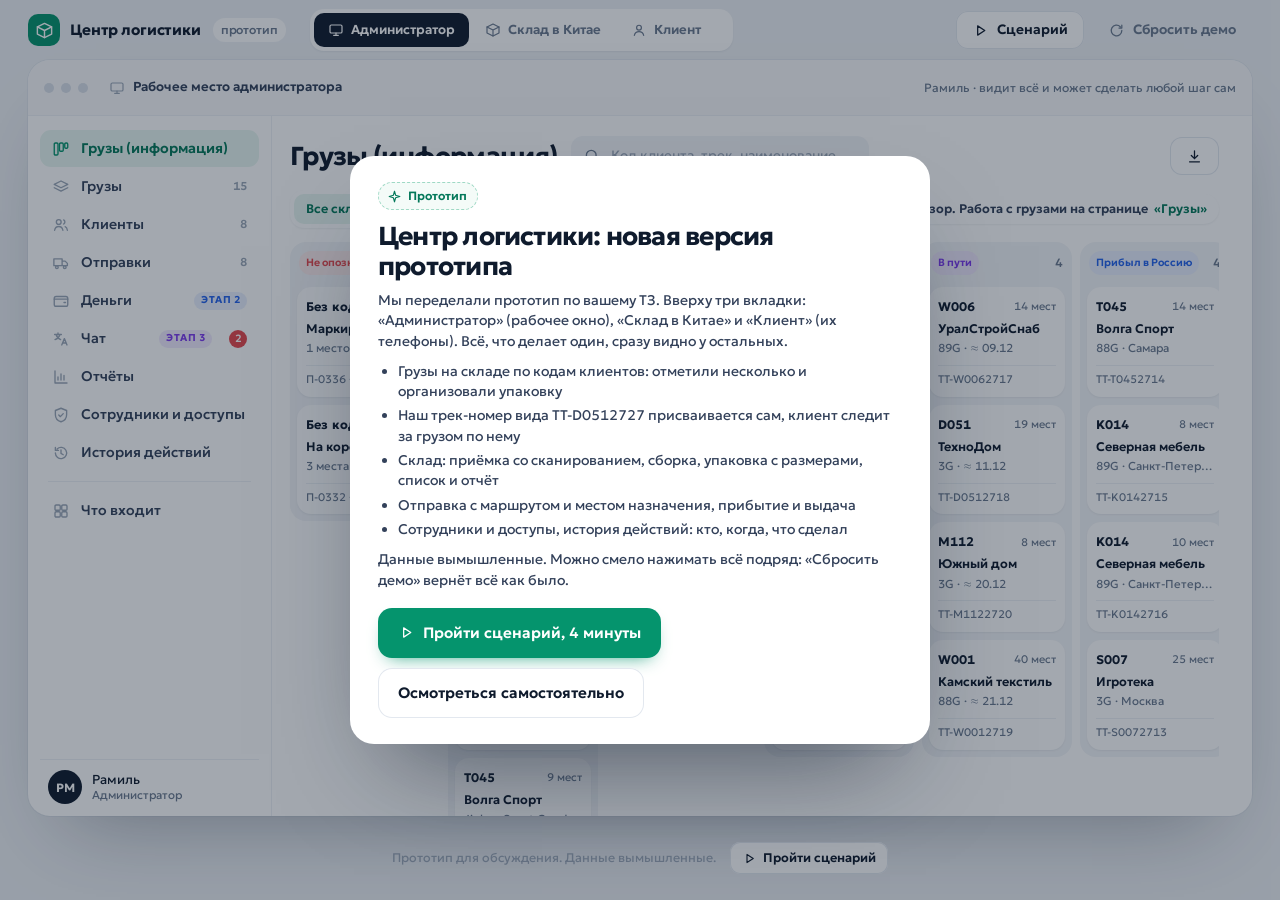
==== v3/index.html @ da613db0 "Preview of the next prototype version" ====
<!doctype html>
<html lang="ru">
<head>
<style>html,body{background:#eef1f5;margin:0}.fl body{visibility:hidden}</style>
<script>document.documentElement.classList.add("fl")</script>
<meta charset="utf-8">
<meta name="viewport" content="width=device-width, initial-scale=1, viewport-fit=cover">
<meta name="robots" content="noindex, nofollow">
<meta name="theme-color" content="#eef1f5">
<title>Центр логистики · прототип</title>
<link rel="preload" href="fonts/geologica-cyrillic-var.woff2" as="font" type="font/woff2" crossorigin>
<link rel="preload" href="fonts/geologica-latin-var.woff2" as="font" type="font/woff2" crossorigin>
<link rel="stylesheet" href="css/fonts.css?v=aacd241ad2">
<link rel="stylesheet" href="css/app.css?v=aacd241ad2">
<script>/* страница показывается, когда шрифт загружен: без подмены шрифта и сдвигов */(function(d){var done=function(){window.__fr=1;if(window.__ar)d.classList.remove("fl")};if(document.fonts&&document.fonts.load){Promise.all(["400 14px Geologica","700 14px Geologica"].map(function(f){return document.fonts.load(f,"АБВабвABCabc0123")})).then(done,done)}else{done()}setTimeout(function(){d.classList.remove("fl")},1800)})(document.documentElement)</script>
</head>
<body data-mode="admin" data-scn="off">
<header class="topbar">
  <div class="brand"><span class="mk" id="brandMark"></span><span class="bn">Центр логистики</span><small>прототип</small></div>
  <div class="seg mode" id="modeSeg" role="tablist" aria-label="Кто работает"></div>
  <div class="tb-right">
    <button class="btn" type="button" data-act="scnOpen" id="btnScn"></button>
    <button class="btn ghost" type="button" data-act="reset" id="btnReset"></button>
  </div>
</header>
<div class="mstrip" id="mstrip">
  <div class="ms-roles" id="msRoles"></div>
  <div class="ms-scn" id="msScn"></div>
  <button class="ms-menu" type="button" data-act="menu" id="msMenu" aria-label="Меню прототипа"></button>
</div>

<main class="stage">
  <section class="desk" aria-label="Рабочее окно администратора">
    <div class="chrome"><i></i><i></i><i></i><div class="cbar" id="cbar"></div></div>
    <div class="app">
      <aside class="side"><div class="view" id="side"></div></aside>
      <div class="main" id="deskScroll"><div class="view" id="deskView"></div></div>
      <div class="dim" id="deskDim" data-act="closeDesk"></div>
      <div class="modal" id="modal"></div>
      <div class="dpush" id="dpush" data-act="dpushOpen"></div>
    </div>
  </section>
  <section class="phones" id="phones" data-n="2" aria-label="Экраны телефонов">
    <div class="pslot" id="ps0" data-slot="0"></div>
    <div class="pslot" id="ps1" data-slot="1"></div>
  </section>
</main>
<footer class="dock" aria-label="Сценарий"><div class="view dock-in" id="dock"></div></footer>
<div class="ov" id="ov"><div class="card" id="ovCard"></div></div>
<div class="toast" id="toast" role="status" aria-live="polite"></div>

<script src="js/util.js?v=aacd241ad2"></script>
<script src="js/i18n.js?v=aacd241ad2"></script>
<script src="js/store.js?v=aacd241ad2"></script>
<script src="js/desk.js?v=aacd241ad2"></script>
<script src="js/desk2.js?v=aacd241ad2"></script>
<script src="js/phone.js?v=aacd241ad2"></script>
<script src="js/scenario.js?v=aacd241ad2"></script>
<script src="js/main.js?v=aacd241ad2"></script>
</body>
</html>
---- v3/css/fonts.css ----
@font-face{font-family:'Geologica';src:url('../fonts/geologica-cyrillic-var.woff2') format('woff2');font-weight:100 900;font-style:normal;font-display:block;unicode-range:U+0301,U+0400-045F,U+0490-0491,U+04B0-04B1,U+2116}
@font-face{font-family:'Geologica';src:url('../fonts/geologica-latin-var.woff2') format('woff2');font-weight:100 900;font-style:normal;font-display:block;unicode-range:U+0000-00FF,U+0131,U+0152-0153,U+02BB-02BC,U+02C6,U+02DA,U+02DC,U+0304,U+0308,U+0329,U+2000-206F,U+20AC,U+2122,U+2191,U+2193,U+2212,U+2215,U+FEFF,U+FFFD}
---- v3/css/app.css ----
/* Центр логистики · прототип. Стиль «как банковское приложение». */
:root{
  --top:60px;--dockh:84px;
  --ph:clamp(600px,calc(100vh - 190px),860px);
  --bg:#eef1f5;--white:#fff;--soft:#f3f5f8;--soft-2:#f8f9fb;
  --ink:#0f1b2d;--ink-2:#33415a;--muted:#6b7a8f;--faint:#9aa6b6;
  --line:#e3e8ef;--line-2:#edf1f5;
  --accent:#05946d;--accent-d:#04785a;--accent-soft:#e7f6f0;--accent-ring:rgba(5,148,109,.18);
  --alert:#e5484d;--alert-soft:#fdecec;--warn:#d97706;--warn-soft:#fdf3e3;--blue:#2563eb;--blue-soft:#e9effd;--violet:#7c3aed;--violet-soft:#f1eafe;
  --sh-1:0 1px 2px rgba(15,27,45,.06);--sh-2:0 14px 30px -16px rgba(15,27,45,.32);--sh-3:0 40px 80px -40px rgba(15,27,45,.38);
  --r:16px;--r-sm:12px;--r-lg:22px;
  --font:"Geologica",-apple-system,"Segoe UI","PingFang SC","Microsoft YaHei","Noto Sans SC","WenQuanYi Zen Hei",sans-serif;
  --ease:cubic-bezier(.2,.7,.2,1);
}
*{box-sizing:border-box}
html{-webkit-text-size-adjust:100%}
body{margin:0;color:var(--ink);font:400 14px/1.45 var(--font);font-variant-numeric:tabular-nums;min-width:320px;-webkit-tap-highlight-color:transparent}
button,input,select,textarea{font:inherit;color:inherit}
button{cursor:pointer;background:none;border:0;padding:0}
button:focus{outline:none}
button:focus-visible{outline:2px solid var(--accent);outline-offset:2px}
a{color:inherit;text-decoration:none}
.ic{width:18px;height:18px;flex:none;display:block}
[hidden]{display:none!important}
::selection{background:var(--accent-ring)}

/* ===== верхняя панель ===== */
.topbar{height:var(--top);display:flex;align-items:center;gap:14px;padding:0 28px}
.brand{display:flex;align-items:center;gap:10px;font-weight:700;font-size:15px;letter-spacing:-.01em;white-space:nowrap;margin-right:10px}
.brand .mk{width:32px;height:32px;border-radius:10px;background:var(--accent);color:#fff;display:grid;place-items:center}
.brand .mk .ic{width:19px;height:19px}
.brand small{font-weight:500;color:var(--muted);font-size:12px;margin-left:2px;padding:3px 8px;border-radius:999px;background:var(--white)}
.tb-right{margin-left:auto;display:flex;gap:8px;align-items:center}
.mstrip{display:none}

/* сегменты */
.seg{display:inline-flex;padding:4px;gap:2px;background:var(--white);border-radius:14px;box-shadow:var(--sh-1);flex:none}
.seg button{height:34px;padding:0 14px;border-radius:10px;font-weight:600;font-size:13px;color:var(--muted);white-space:nowrap;transition:background .2s,color .2s;display:inline-flex;align-items:center;gap:7px;flex:none}
.seg button:hover{color:var(--ink)}
.seg button.on{background:var(--ink);color:#fff}
.seg button .ic{width:16px;height:16px}
.seg button .dot{width:7px;height:7px;border-radius:50%;background:var(--alert);box-shadow:0 0 0 2px #fff;opacity:0;transition:opacity .2s}
.seg button .dot.show{opacity:1}
.seg.light button.on{background:var(--accent-soft);color:var(--accent-d)}
.seg.sm button{height:30px;padding:0 12px;font-size:12.5px}

/* кнопки */
.btn{height:38px;padding:0 16px;border-radius:12px;background:var(--white);color:var(--ink);font-weight:600;font-size:13.5px;display:inline-flex;align-items:center;justify-content:center;gap:8px;white-space:nowrap;box-shadow:inset 0 0 0 1px var(--line);transition:background .15s,box-shadow .15s,transform .1s,opacity .15s;flex:none}
.btn:hover{background:var(--soft-2)}
.btn:active{transform:translateY(1px)}
.btn .ic{width:17px;height:17px}
.btn.pri{background:var(--accent);color:#fff;box-shadow:0 8px 18px -10px rgba(5,148,109,.9)}
.btn.pri:hover{background:var(--accent-d)}
.btn.dark{background:var(--ink);color:#fff;box-shadow:none}
.btn.dark:hover{background:#1c2a40}
.btn.ghost{background:transparent;box-shadow:none;color:var(--muted)}
.btn.ghost:hover{color:var(--ink);background:rgba(15,27,45,.04)}
.btn.sm{height:32px;padding:0 12px;font-size:12.5px;border-radius:10px;gap:6px}
.btn.sm .ic{width:15px;height:15px}
.btn.lg{height:50px;font-size:15px;border-radius:14px;padding:0 20px}
.btn.block{width:100%;flex:auto}
.btn[disabled],.btn.off{opacity:.42;pointer-events:none;box-shadow:none}
.lnk{color:var(--accent-d);font-weight:600;cursor:pointer}
.lnk:hover{text-decoration:underline}

/* метка «опция» */
.opt{display:inline-flex;align-items:center;gap:6px;height:28px;padding:0 10px 0 8px;border-radius:999px;border:1.5px dashed #9fd9c5;color:var(--accent-d);background:#f4fbf8;font-weight:600;font-size:12px;white-space:nowrap;transition:background .15s,border-color .15s;max-width:100%;min-width:0}
button.opt:hover{background:var(--accent-soft);border-color:var(--accent)}
.opt .ic{width:15px;height:15px}
.opt .ol{overflow:hidden;text-overflow:ellipsis;min-width:0}
.opt i{flex:none;font-style:normal;font-size:10px;letter-spacing:.06em;text-transform:uppercase;padding:2px 6px;border-radius:999px;background:var(--accent);color:#fff}

/* метки этапов */
.stg{display:inline-flex;align-items:center;flex:none;height:18px;padding:0 7px;border-radius:999px;font-style:normal;font-weight:700;font-size:10px;letter-spacing:.05em;text-transform:uppercase;white-space:nowrap;vertical-align:middle;background:var(--accent-soft);color:var(--accent-d)}
.stg.s2{background:var(--blue-soft);color:var(--blue)}
.stg.s3{background:var(--violet-soft);color:var(--violet)}
.stg.lg{height:26px;padding:0 11px;font-size:11.5px}
h1 .stg,h2 .stg,.phead h2 .stg{margin-left:10px;letter-spacing:.05em}
.btn .stg{margin-left:2px}

/* статусы */
.st{--c:#8a97a8;display:inline-flex;align-items:center;gap:6px;height:24px;padding:0 10px;border-radius:999px;font-weight:600;font-size:11.5px;white-space:nowrap;color:var(--c);background:color-mix(in srgb,var(--c) 11%,#fff);flex:none}
.st.lg{height:28px;font-size:12.5px;padding:0 12px}
.st[data-st=wait]{--c:#8a97a8}.st[data-st=in]{--c:#05946d}.st[data-st=pack]{--c:#d97706}.st[data-st=way]{--c:#7c3aed}.st[data-st=arrived]{--c:#2563eb}.st[data-st=done]{--c:#0f1b2d}.st[data-st=unk]{--c:#e5484d}

/* ===== сцена: компьютер и телефоны на одном месте, смена режима плавная ===== */
.stage{position:relative;margin:0 28px;height:max(calc(100vh - var(--top) - var(--dockh)),646px)}
.desk,.phones{position:absolute;inset:0;transition:opacity .22s var(--ease) .12s,transform .22s var(--ease) .12s,visibility 0s linear .12s}
body:not([data-mode="admin"]) .desk,body[data-mode="admin"] .phones{opacity:0;visibility:hidden;pointer-events:none;transform:translateY(6px);transition:opacity .12s,transform .12s,visibility 0s linear .12s}

/* окно компьютера */
.desk{min-width:0;background:var(--white);border-radius:var(--r-lg);box-shadow:var(--sh-3),0 0 0 1px var(--line);display:flex;flex-direction:column;overflow:hidden;overflow:clip}
.chrome{height:56px;flex:none;display:flex;align-items:center;gap:7px;padding:0 16px;background:var(--soft-2);border-bottom:1px solid var(--line-2)}
.chrome i{width:10px;height:10px;border-radius:50%;background:#d9dfe8;flex:none}
.chrome .seg{margin-left:14px;min-width:0;overflow-x:auto;scrollbar-width:none}
.chrome .seg::-webkit-scrollbar{display:none}
.chrome .who{margin-left:auto;font-size:12px;color:var(--muted);white-space:nowrap;padding-left:12px}
.app{flex:1;min-height:0;display:grid;grid-template-columns:244px minmax(0,1fr);position:relative}
.side{border-right:1px solid var(--line-2);padding:14px 12px 12px;min-height:0;overflow:auto;scrollbar-width:thin}
.side .view{display:flex;flex-direction:column;gap:2px;min-height:100%}
.side .nav{display:grid;gap:1px}
.side .nav a{height:37px;display:flex;align-items:center;gap:11px;padding:0 12px;border-radius:11px;color:var(--ink-2);font-weight:500;cursor:pointer;transition:background .15s,color .15s;white-space:nowrap;min-width:0}
.side .nav a>span{overflow:hidden;text-overflow:ellipsis;min-width:0}
.side .nav a .ic{color:var(--faint);transition:color .15s}
.side .nav a b{margin-left:auto;font-weight:600;font-size:11.5px;color:var(--faint)}
.side .nav a b.hot{min-width:18px;height:18px;padding:0 5px;border-radius:9px;background:var(--alert);color:#fff;display:grid;place-items:center;font-size:10.5px}
.side .nav a:hover{background:var(--soft-2)}
.side .nav a.on{background:var(--accent-soft);color:var(--accent-d);font-weight:600}
.side .nav a.on .ic{color:var(--accent)}
.side .nav a.on b:not(.hot){color:var(--accent-d)}
.side .nav-g{display:flex;align-items:center;justify-content:space-between;gap:8px;padding:12px 12px 5px;font-size:11px;font-weight:600;color:var(--faint);letter-spacing:.02em;white-space:nowrap}
.side .nav-g span{overflow:hidden;text-overflow:ellipsis}
.side .sep{height:1px;background:var(--line-2);margin:8px 8px}
.side .me{margin-top:auto;display:flex;align-items:center;gap:10px;padding:10px 8px 0;border-top:1px solid var(--line-2);font-size:13px;line-height:1.25}
.side .me small{display:block;color:var(--muted);font-size:11.5px}
.ava{width:34px;height:34px;border-radius:50%;background:var(--ink);color:#fff;display:grid;place-items:center;font-weight:700;font-size:12px;flex:none}
.ava.sm{width:30px;height:30px;font-size:11px}
.main{min-width:0;min-height:0;overflow:auto;scrollbar-gutter:stable;position:relative;container-type:inline-size;container-name:desk}

/* смена экранов: плавно, без рывков */
.view{transition:opacity .22s var(--ease),transform .22s var(--ease)}
.view.out{opacity:0;transform:translateY(5px);transition-duration:.13s}
.view.pre{opacity:0;transform:translateY(5px);transition:none}
.pane{padding:22px 26px 34px}

/* шапка экрана */
.ph{display:flex;align-items:center;gap:14px;margin-bottom:18px;min-height:40px}
.ph h1{margin:0;font-size:26px;line-height:1.1;font-weight:700;letter-spacing:-.025em;white-space:nowrap;display:flex;align-items:center}
.ph .sub{color:var(--muted);font-size:13px;margin-top:4px;max-width:720px}
.ph .grow,.grow{flex:1;min-width:0}
.search{height:40px;display:flex;align-items:center;gap:8px;padding:0 12px;background:var(--soft);border-radius:12px;color:var(--muted);min-width:0;flex:1;max-width:420px}
.search.wide{max-width:none;margin-bottom:14px}
.search input{border:0;background:transparent;outline:none;flex:1;min-width:0;color:var(--ink);font-size:13.5px}
.search input::placeholder{color:var(--faint)}
.pback{display:inline-flex;align-items:center;gap:4px;color:var(--accent-d);font-weight:600;font-size:13.5px;padding:0 0 10px;cursor:pointer}
.pback .ic{width:18px;height:18px}

/* метрики */
.kpis{display:grid;grid-template-columns:repeat(4,minmax(0,1fr));gap:12px;margin-bottom:18px}
.kpi{background:var(--white);border-radius:var(--r);padding:14px 16px;box-shadow:var(--sh-1),0 0 0 1px var(--line-2);display:grid;gap:2px;min-width:0;text-align:left;transition:box-shadow .15s,transform .15s;align-content:start}
button.kpi:hover{box-shadow:var(--sh-2),0 0 0 1px var(--line-2)}
.kpi span{font-size:12.5px;color:var(--muted);white-space:nowrap;overflow:hidden;text-overflow:ellipsis}
.kpi strong{font-size:clamp(20px,1.95vw,28px);font-weight:700;letter-spacing:-.03em;line-height:1.15;white-space:nowrap;overflow:hidden;text-overflow:ellipsis}
.kpi strong.sm{font-size:18px;letter-spacing:-.02em;line-height:1.5}
.kpi small{font-size:12px;color:var(--muted);white-space:nowrap;overflow:hidden;text-overflow:ellipsis}
.kpi.hero{background:linear-gradient(135deg,#05946d,#037a59);box-shadow:0 14px 26px -16px rgba(5,148,109,.9)}
.kpi.hero span,.kpi.hero small{color:rgba(255,255,255,.8)}
.kpi.hero strong{color:#fff}
.kpi.bad strong{color:var(--alert)}

/* доска */
.fbar{display:flex;align-items:center;gap:14px;flex-wrap:wrap;margin:-4px 0 14px}
.board{display:grid;grid-template-columns:repeat(7,minmax(0,1fr));gap:8px;align-items:start}
.lane{background:var(--soft);border-radius:var(--r);padding:8px;display:flex;flex-direction:column;gap:8px;min-width:0;transition:background .18s,box-shadow .18s}
.lane-h{display:flex;align-items:center;justify-content:space-between;gap:6px;padding:2px 2px 4px;min-width:0}
.lane-h .st{display:block;line-height:24px;flex:0 1 auto;min-width:0;overflow:hidden;text-overflow:ellipsis;font-size:10.5px;padding:0 7px}
.lane-h b{font-size:12px;color:var(--muted);font-weight:600}
.lane-empty{font-size:12px;color:var(--faint);text-align:center;padding:14px 4px}
.lane-more{font-size:12px;color:var(--muted);text-align:center;padding:4px;font-weight:500}
.lane-more:hover{color:var(--ink)}
.sc{background:var(--white);border-radius:14px;padding:11px 12px;box-shadow:var(--sh-1);display:grid;grid-template-columns:minmax(0,1fr);gap:2px;text-align:left;cursor:pointer;transition:box-shadow .18s,transform .18s;position:relative;width:100%;min-width:0}
.sc:hover{box-shadow:var(--sh-2);transform:translateY(-1px)}
.sc .t{display:flex;justify-content:space-between;align-items:center;gap:6px;min-width:0;min-height:22px}
.sc .code{font-weight:700;font-size:13.5px;letter-spacing:.01em;white-space:nowrap}
.sc .pl{font-size:11px;color:var(--muted);white-space:nowrap;overflow:hidden;text-overflow:ellipsis;min-width:0}
.sc .nm{font-weight:600;font-size:12.5px;white-space:nowrap;overflow:hidden;text-overflow:ellipsis}
.sc .sp{font-size:11.5px;color:var(--muted);white-space:nowrap;overflow:hidden;text-overflow:ellipsis}
.sc .m{display:flex;flex-wrap:wrap;gap:2px 10px;font-size:11.5px;margin-top:4px}
.sc .f{display:flex;justify-content:space-between;gap:8px;font-size:11px;color:var(--muted);border-top:1px solid var(--line-2);margin-top:6px;padding-top:6px;white-space:nowrap;min-width:0}
.sc .f{align-items:center}
.sc .f>span{overflow:hidden;text-overflow:ellipsis;min-width:0}
.sc .f .ok,.sc .f .bad{font-weight:600}
.sc.new{box-shadow:0 0 0 2px var(--accent),var(--sh-2)}
.sc.new::before{content:"новый";position:absolute;top:-8px;right:10px;font-size:10px;font-weight:700;letter-spacing:.04em;padding:2px 7px;border-radius:999px;background:var(--accent);color:#fff}
.bad{color:var(--alert);font-weight:600}
.ok{color:var(--accent-d);font-weight:600}
.foot{font-size:12.5px;display:flex;align-items:center;gap:6px}
.foot .ic{width:15px;height:15px;color:var(--faint)}

/* таблицы */
.tbl{width:100%;border-collapse:separate;border-spacing:0;font-size:13px;background:var(--white);border-radius:var(--r);box-shadow:var(--sh-1),0 0 0 1px var(--line-2);overflow:hidden}
.tbl.bare{box-shadow:none;border-radius:0}
.tbl th{text-align:left;font-weight:500;font-size:12px;color:var(--muted);padding:11px 14px;background:var(--soft-2);border-bottom:1px solid var(--line-2);white-space:nowrap}
.tbl td{padding:11px 14px;border-bottom:1px solid var(--line-2);vertical-align:middle}
.tbl tr:last-child td{border-bottom:0}
.tbl tbody tr{transition:background .15s}
.tbl tbody tr.click{cursor:pointer}
.tbl tbody tr.click:hover{background:var(--soft-2)}
.tbl tbody tr.fresh td:first-child{box-shadow:inset 3px 0 0 var(--accent)}
.tbl .r{text-align:right;white-space:nowrap}
.tbl .c{text-align:center}
.tbl .muted{color:var(--muted)}
.tbl .code{font-weight:700;white-space:nowrap}
.tbl td .ic{display:inline-block;vertical-align:middle}
.tbl tfoot td{font-weight:700;background:var(--soft-2);border-top:1px solid var(--line-2)}
.tbl .btns{display:inline-flex;gap:6px;justify-content:flex-end}
.tbl .num{display:inline-grid;place-items:center;width:22px;height:22px;border-radius:50%;background:var(--soft);font-size:11.5px;font-weight:700;color:var(--muted);margin-right:10px}
.s12{font-size:12px}.s13{font-size:13px}.blk{display:block}
.p0{margin:0}.mb8{margin-bottom:8px}.mt8{margin-top:8px}
.ell1{white-space:nowrap;overflow:hidden;text-overflow:ellipsis;min-width:0}
.center{text-align:center}

/* панели и карточки */
.box{background:var(--white);border-radius:var(--r);box-shadow:var(--sh-1),0 0 0 1px var(--line-2);padding:16px 18px;min-width:0}
.box.flat{background:var(--soft-2);box-shadow:none;padding:12px 14px}
.box.tblbox{padding:0;overflow:hidden}
.box h3{margin:0 0 12px;font-size:15px;font-weight:700;letter-spacing:-.01em;display:flex;align-items:center;gap:8px;min-width:0}
.box h3 .h3s{font-weight:500;font-size:12.5px;margin-left:auto;white-space:nowrap}
.box p{margin:0 0 10px}
.box p.p0,.box p:last-child{margin-bottom:0}
.box p.mb8{margin-bottom:8px}
.h3{margin:0 0 10px;font-size:14px;font-weight:700;letter-spacing:-.01em}
.h3.mt2{margin-top:22px;font-size:15px}
.grid2{display:grid;grid-template-columns:minmax(0,1.35fr) minmax(0,1fr);gap:14px;align-items:start}
.grid2.wide-l{grid-template-columns:minmax(0,2.1fr) minmax(0,1fr)}
.col{display:grid;gap:14px;min-width:0}
.row{display:flex;align-items:center;gap:10px;min-width:0}
.row.wrap{flex-wrap:wrap}
.row2{display:grid;grid-template-columns:minmax(0,1fr) minmax(0,1fr);gap:10px;align-items:start}
.row3{display:grid;grid-template-columns:repeat(3,minmax(0,1fr));gap:10px;align-items:start}
.muted{color:var(--muted)}
.mt{margin-top:14px}.mt2{margin-top:22px}
.tag{display:inline-flex;align-items:center;height:26px;padding:0 10px;border-radius:999px;background:var(--soft);font-size:12px;font-weight:600;color:var(--ink-2);flex:none;white-space:nowrap}
.tag.code{background:var(--ink);color:#fff;letter-spacing:.02em}
.tag.lg{height:32px;font-size:14px;padding:0 12px}
.kv{display:grid;grid-template-columns:auto 1fr;gap:6px 14px;font-size:13px;margin:0}
.kv dt{color:var(--muted)}.kv dd{margin:0;font-weight:500;min-width:0;overflow-wrap:anywhere}
.big{font-size:22px;font-weight:700;letter-spacing:-.02em;line-height:1.2}
.warn-box{background:var(--alert-soft);box-shadow:none}
.warn-box b{display:flex;align-items:center;gap:8px;color:var(--alert);margin-bottom:4px}
.addr{display:grid;grid-template-columns:minmax(0,1fr) auto;gap:2px 10px;padding:9px 0;border-bottom:1px solid var(--line-2);font-size:12.5px;align-items:center}
.addr:last-child{border-bottom:0;padding-bottom:0}
.addr b{grid-column:1/-1;font-size:13px}
.addr span{color:var(--ink-2);overflow-wrap:anywhere;min-width:0}
.addr .btn{grid-row:2;grid-column:2}

/* фото */
.photos{display:grid;grid-template-columns:repeat(3,minmax(0,1fr));gap:8px}
.photos.gap{margin-bottom:10px}
.ph-i{border-radius:12px;overflow:hidden;aspect-ratio:4/3;background:var(--soft);position:relative;display:block}
.ph-i svg,.ph-i img{width:100%;height:100%;display:block;object-fit:cover}
.ph-i em{position:absolute;left:6px;bottom:6px;font-style:normal;font-size:10px;font-weight:600;padding:2px 6px;border-radius:6px;background:rgba(15,27,45,.62);color:#fff}

/* история */
.tl{list-style:none;margin:0;padding:0}
.tl li{position:relative;padding:0 0 14px 24px;font-size:13px}
.tl li:last-child{padding-bottom:0}
.tl li::before{content:"";position:absolute;left:3px;top:4px;width:11px;height:11px;border-radius:50%;background:var(--white);box-shadow:inset 0 0 0 2px #cfd7e2}
.tl li::after{content:"";position:absolute;left:8px;top:17px;bottom:1px;width:1.5px;background:#e3e8ef}
.tl li:last-child::after{display:none}
.tl li.done::before{background:var(--accent);box-shadow:none}
.tl li.done::after{background:var(--accent)}
.tl li.cur::before{background:var(--white);box-shadow:inset 0 0 0 2.5px var(--accent),0 0 0 4px var(--accent-ring)}
.tl li b{font-weight:600;display:block}
.tl li small{color:var(--muted);font-size:12px}
.tl li.todo{color:var(--faint)}
.tl li.todo b{font-weight:500}

/* окна внутри компьютера */
.dim{position:absolute;inset:0;background:rgba(15,27,45,.24);opacity:0;pointer-events:none;transition:opacity .22s;z-index:5}
.dim.show{opacity:1;pointer-events:auto}
.x{width:34px;height:34px;border-radius:10px;display:grid;place-items:center;color:var(--muted);margin-left:auto;transition:background .15s;flex:none}
.x:hover{background:var(--soft);color:var(--ink)}
.x.soft{background:var(--white);box-shadow:var(--sh-1)}
.x.sm{width:28px;height:28px}
.x.sm .ic{width:15px;height:15px}
.modal{position:absolute;left:50%;top:50%;width:min(500px,92%);max-height:92%;overflow:auto;background:var(--white);border-radius:20px;box-shadow:0 40px 80px -30px rgba(15,27,45,.5);transform:translate(-50%,-46%) scale(.98);opacity:0;pointer-events:none;transition:opacity .2s,transform .24s var(--ease);z-index:7;padding:20px 22px}
.modal.wide{width:min(720px,94%)}
.modal.show{opacity:1;transform:translate(-50%,-50%);pointer-events:auto}
.modal h2{margin:0;font-size:19px;font-weight:700;letter-spacing:-.02em;display:flex;align-items:center;flex-wrap:wrap;gap:4px 0}
.modal .mh{display:flex;align-items:flex-start;gap:12px;margin-bottom:14px}
.modal .mh>div:nth-child(2){min-width:0;flex:1}
.modal .mi{width:44px;height:44px;border-radius:14px;background:var(--accent-soft);color:var(--accent);display:grid;place-items:center;flex:none}
.modal .mi.alert,.ti.alert{background:var(--alert-soft);color:var(--alert)}
.modal .mi .ic{width:22px;height:22px}
.modal p{margin:0 0 12px;color:var(--ink-2)}
.modal .mf{display:flex;gap:8px;justify-content:flex-end;margin:18px -22px -20px;padding:12px 22px 18px;flex-wrap:wrap;position:sticky;bottom:-20px;background:var(--white);border-radius:0 0 20px 20px;box-shadow:0 -1px 0 var(--line-2);z-index:1}
.note{font-size:12.5px;color:var(--muted);background:var(--soft);border-radius:12px;padding:10px 12px}
.note.warn{background:var(--warn-soft);color:#93540a}
.note.code4{text-align:center;font-size:24px;font-weight:700;letter-spacing:.2em;color:var(--ink)}
.tscroll{overflow:auto;max-height:46vh;border-radius:14px;box-shadow:0 0 0 1px var(--line-2)}
.unk{display:grid;grid-template-columns:96px minmax(0,1fr) auto;gap:12px;align-items:center;padding:12px;border-radius:14px;background:var(--soft-2);margin-bottom:10px;width:100%;text-align:left;transition:background .15s}
.unk:hover{background:var(--soft)}
.unk .up{display:block;font-size:13px;margin-top:4px;color:var(--ink-2)}
.unk>.ic{color:var(--faint)}
.inv{display:grid;gap:12px}
.inv-h{display:grid;grid-template-columns:minmax(0,1fr) minmax(0,1fr);gap:12px}
.inv-h>div{background:var(--soft-2);border-radius:12px;padding:10px 12px;display:grid;gap:1px;font-size:12.5px;min-width:0}
.inv-h small{color:var(--muted);font-size:11.5px}
.inv-h span{color:var(--ink-2)}
.inv .tbl{box-shadow:0 0 0 1px var(--line-2);border-radius:14px}
.linkrow{display:grid;grid-template-columns:auto minmax(0,1fr) auto;gap:10px;align-items:center;width:100%;text-align:left;padding:10px 12px;border-radius:12px;background:var(--soft-2);margin-bottom:6px;transition:background .15s;font-size:13px}
.linkrow:last-child{margin-bottom:0}
.linkrow:hover{background:var(--soft)}
.linkrow>.ic{color:var(--muted)}
.linkrow b{display:block;font-weight:600}
.linkrow small{display:block;color:var(--muted);font-size:12px}
.docrow{display:grid;grid-template-columns:auto minmax(0,1fr) auto;gap:10px;align-items:center;padding:8px 0;border-bottom:1px solid var(--line-2);font-size:13px}
.docrow>.ic{color:var(--accent)}
.docrow b{display:block;font-weight:600;overflow-wrap:anywhere}
.docrow small{display:block;color:var(--muted);font-size:12px}
.attach{margin-top:10px;font-size:12.5px;gap:6px}
.small0{font-size:13px;margin:0}

/* переключатель */
.sw{width:38px;height:22px;border-radius:11px;background:#d5dce6;position:relative;transition:background .18s;flex:none;vertical-align:middle}
.sw i{position:absolute;left:2px;top:2px;width:18px;height:18px;border-radius:50%;background:#fff;box-shadow:0 1px 3px rgba(15,27,45,.3);transition:transform .18s var(--ease)}
.sw.on{background:var(--accent)}
.sw.on i{transform:translateX(16px)}
.sw.lock{opacity:.55}
.chk{height:44px;width:100%;display:flex;align-items:center;gap:10px;padding:0 12px;border-radius:12px;background:var(--soft);font-weight:600;font-size:14px;border:1.5px solid transparent;transition:background .15s,border-color .15s}
.chk.on{background:var(--accent-soft);border-color:var(--accent);color:var(--accent-d)}
.cb{width:20px;height:20px;border-radius:6px;box-shadow:inset 0 0 0 1.5px #b9c4d2;background:#fff;display:grid;place-items:center;flex:none;color:#fff;transition:background .15s,box-shadow .15s}
.cb .ic{width:14px;height:14px;stroke-width:2.6}
.on>.cb,.chk.on .cb{background:var(--accent);box-shadow:none}

/* поля */
.fld{display:grid;gap:6px;min-width:0}
.fld>span{font-size:12.5px;color:var(--muted);font-weight:500}
.fld>span b{color:var(--alert);font-weight:600}
.inp{height:44px;width:100%;min-width:0;border-radius:12px;border:1.5px solid transparent;background:var(--soft);padding:0 12px;outline:none;font-size:15px;transition:border-color .15s,background .15s,box-shadow .15s}
.inp:focus{border-color:var(--accent);background:var(--white);box-shadow:0 0 0 4px var(--accent-ring)}
.inp.big{height:52px;font-size:17px;font-weight:700;letter-spacing:.02em;text-transform:uppercase}
.inp.big::placeholder{text-transform:none;font-size:14px}
.inp.sm{height:36px;font-size:13px}
.inp::placeholder{color:var(--faint);font-weight:400;letter-spacing:0}
.inp[disabled]{opacity:.55}
select.inp{appearance:auto}
.choice{display:grid;gap:8px}
.choice.cols2{grid-template-columns:minmax(0,1fr) minmax(0,1fr)}
.choice.cols3{grid-template-columns:repeat(3,minmax(0,1fr))}
.choice button{min-height:44px;padding:8px 12px;border-radius:12px;background:var(--soft);font-weight:600;font-size:13.5px;text-align:left;display:flex;align-items:center;gap:10px;border:1.5px solid transparent;transition:background .15s,border-color .15s;min-width:0;line-height:1.25}
.choice button>span{min-width:0}
.choice button small{display:block;font-weight:400;color:var(--muted);font-size:11.5px}
.choice button.on{background:var(--accent-soft);border-color:var(--accent);color:var(--accent-d)}
.choice.cols3 button{padding:8px 8px;justify-content:center;text-align:center;font-size:13px}

.ct{min-width:0;display:block}
.ct b{display:block;font-weight:600;font-size:13.5px;white-space:nowrap;overflow:hidden;text-overflow:ellipsis}
.ct small{display:block;color:var(--muted);font-size:12px;white-space:nowrap;overflow:hidden;text-overflow:ellipsis}
.cqty{display:grid;grid-template-columns:34px auto 34px;gap:8px;align-items:center;background:var(--white);border-radius:12px;padding:4px;box-shadow:var(--sh-1)}
.cqty button{width:34px;height:34px;border-radius:9px;background:var(--soft);display:grid;place-items:center}
.cqty button:hover{background:var(--line)}
.cqty span{text-align:center;font-size:13px;white-space:nowrap;line-height:1.15}
.cqty span b{font-size:16px}
.cqty small{display:block;font-size:10.5px;color:var(--muted)}

/* ===== телефоны ===== */
.phones{display:block}
.pslot{position:absolute;left:0;right:0;top:0;display:flex;flex-direction:column;align-items:center;gap:10px;min-width:0;transition:opacity .22s var(--ease) .1s,transform .22s var(--ease) .1s,visibility 0s linear .1s}
body[data-mode="wh"] #ps1,body[data-mode="client"] #ps0{opacity:0;visibility:hidden;pointer-events:none;transform:translateY(6px);transition:opacity .12s,transform .12s,visibility 0s linear .12s}
.pcap{font-size:12.5px;color:var(--muted);text-align:center;max-width:560px;min-height:18px;padding:0 12px}
.phone{height:var(--ph);width:calc(var(--ph) * .49);border-radius:48px;background:#0f1b2d;padding:11px;box-shadow:0 40px 70px -30px rgba(15,27,45,.5),inset 0 0 0 1.5px #2a3850;flex:none}
.screen{width:100%;height:100%;border-radius:38px;overflow:hidden;overflow:clip;background:var(--bg);position:relative;display:flex;flex-direction:column;isolation:isolate}
.sbar{height:42px;flex:none;display:flex;justify-content:space-between;align-items:center;padding:4px 26px 0;font-weight:600;font-size:13px;position:relative;z-index:3}
.sbar::after{content:"";position:absolute;left:50%;top:9px;width:96px;height:26px;border-radius:14px;background:#0f1b2d;transform:translateX(-50%)}
.sbar .ind{display:flex;gap:5px;align-items:center}
.sbar .bat{width:22px;height:11px;border-radius:3px;box-shadow:inset 0 0 0 1.5px var(--ink);position:relative}
.sbar .bat::after{content:"";position:absolute;inset:2.5px 6px 2.5px 2.5px;background:var(--ink);border-radius:1px}
.pview{flex:1;min-height:0;overflow-y:auto;overflow-x:hidden;scrollbar-width:none;overscroll-behavior:contain}
.pview::-webkit-scrollbar{display:none}
.pp{padding:4px 16px 22px}
.ptabs{height:70px;flex:none;display:grid;grid-auto-flow:column;grid-auto-columns:minmax(0,1fr);background:var(--white);border-top:1px solid var(--line-2);padding:8px 6px 16px}
.ptabs button{display:grid;justify-items:center;align-content:start;gap:3px;font-size:10.5px;font-weight:600;color:var(--faint);position:relative;transition:color .15s;min-width:0}
.ptabs button span{max-width:100%;white-space:nowrap;overflow:hidden;text-overflow:ellipsis}
.ptabs button .ic{width:22px;height:22px}
.ptabs button.on{color:var(--accent-d)}
.ptabs button i{position:absolute;top:-3px;left:calc(50% + 6px);min-width:16px;height:16px;padding:0 4px;border-radius:8px;background:var(--alert);color:#fff;font-style:normal;font-size:10px;line-height:16px;text-align:center;opacity:0;transition:opacity .2s}
.ptabs button i.show{opacity:1}
.ptabs button em{font-style:normal;color:var(--violet)}
.phead{display:flex;align-items:flex-end;justify-content:space-between;gap:10px;padding:6px 2px 12px}
.phead>div:first-child{min-width:0}
.phead.sub{padding-top:14px}
.phead.sub h2{font-size:18px}
.phead h2{margin:0;font-size:24px;font-weight:700;letter-spacing:-.03em;line-height:1.1;display:flex;align-items:center;flex-wrap:wrap;gap:4px 0}
.phead small{display:block;color:var(--muted);font-size:12px;margin-bottom:3px}
.phead .st,.phead .stg{margin-bottom:3px}
.whsel{display:inline-flex;align-items:center;gap:4px;font:inherit;letter-spacing:inherit;text-align:left}
.whsel .ic{width:20px;height:20px;color:var(--accent)}
.pp .pback{padding:6px 0 4px;display:flex}
.pcard{background:var(--white);border-radius:18px;padding:14px;box-shadow:var(--sh-1);margin-bottom:10px;text-align:left;width:100%;display:block;position:relative}
button.pcard{cursor:pointer;transition:box-shadow .15s,transform .15s}
button.pcard:hover{box-shadow:var(--sh-2)}
.pcard.new{box-shadow:0 0 0 2px var(--accent),var(--sh-1)}
.pcard.left{text-align:left}
.pcard.dimmed{opacity:.5}
.pcard.warnc{background:var(--warn-soft);box-shadow:none;padding:12px 14px}
.pcard .t{display:flex;justify-content:space-between;align-items:center;gap:8px;min-width:0}
.pcard .id{font-weight:700;font-size:14px;min-width:0;overflow:hidden;text-overflow:ellipsis;white-space:nowrap;display:inline-flex;align-items:center;gap:6px}
.pcard .id.big{font-size:19px;letter-spacing:.01em}
.pcard .t>.ic{color:var(--faint);flex:none}
.mono{letter-spacing:.02em;font-variant-numeric:tabular-nums}
.strong{font-weight:600;color:var(--ink)}
.pcard .m{display:flex;gap:4px 10px;flex-wrap:wrap;font-size:12.5px;color:var(--ink-2);margin-top:8px}
.pcard .photos{margin-top:10px;gap:6px}
.pcard .photos:first-child{margin-top:0;margin-bottom:6px}
.pcard .photos .ph-i{border-radius:10px}
.pcard .sub{font-size:12px;color:var(--muted);margin-top:6px;display:block;overflow-wrap:anywhere}
.pcard .sub.strong{color:var(--ink-2);font-weight:500}
.pcard .sub.m0{margin:0}
.pcard.track{background:linear-gradient(135deg,#0f1b2d,#22314a);color:#fff}
.pcard.track .muted,.pcard.track .sub{color:rgba(255,255,255,.7)}
.pcard.track .strong{color:#fff}
.pcard.codec{display:grid;gap:2px;text-align:center}
.pcard.codec b{font-size:30px;letter-spacing:.02em;line-height:1.15}
.pcard.codec .sub{margin-top:2px}
.plabel{font-weight:700;margin-bottom:2px;display:flex;align-items:center;gap:8px;flex-wrap:wrap}
.phint{font-size:12px;color:var(--muted);margin:0 2px 12px}
.pempty{font-size:13px;color:var(--muted);margin:6px 2px 12px}
.pay-hero{background:linear-gradient(135deg,#05946d,#037a59);color:#fff;border-radius:20px;padding:16px;margin-bottom:12px;box-shadow:0 16px 28px -18px rgba(5,148,109,.9)}
.pay-hero span{font-size:12.5px;opacity:.85;display:block}
.pay-hero strong{display:block;font-size:28px;font-weight:700;letter-spacing:-.03em;margin:2px 0 6px;line-height:1.15}
.pay-hero .btn{background:rgba(255,255,255,.18);color:#fff;box-shadow:none;margin-top:6px}
.pay-hero .btn:hover{background:rgba(255,255,255,.28)}
.pseg{display:flex;gap:6px;margin:0 0 12px;flex-wrap:wrap}
.pseg button,.pchips button{height:32px;padding:0 13px;border-radius:999px;background:var(--white);font-weight:600;font-size:12.5px;color:var(--muted);box-shadow:var(--sh-1);transition:background .15s,color .15s;white-space:nowrap;flex:none}
.pseg button.on{background:var(--ink);color:#fff}
.pchips{display:flex;gap:6px;overflow-x:auto;margin:0 -16px 10px;padding:2px 16px;scrollbar-width:none}
.pchips::-webkit-scrollbar{display:none}
.pchips button.on{background:var(--accent-soft);color:var(--accent-d);box-shadow:inset 0 0 0 1.5px var(--accent)}
.pline{display:flex;flex-wrap:wrap;justify-content:space-between;align-items:center;gap:4px 10px;padding:11px 0;border-bottom:1px solid var(--line-2);font-size:13.5px}
.pline>span,.pline>b{min-width:0;overflow-wrap:anywhere}
.pline>b{text-align:right;font-weight:600}
.pline:last-child{border-bottom:0;padding-bottom:2px}
.pline small{display:block;color:var(--muted);font-size:12px;font-weight:400}
.pline.mini{padding:7px 0;font-size:12.5px;border-bottom:0}
.pline.top{align-items:flex-start}
.pline .rt{text-align:right}
.pline.ev{justify-content:flex-start;flex-wrap:nowrap;gap:12px}
.evi{width:32px;height:32px;border-radius:10px;display:grid;place-items:center;background:var(--accent-soft);color:var(--accent);flex:none}
.nw{white-space:nowrap}
.rt2{text-align:right}
.opts-row{display:flex;flex-wrap:wrap;gap:6px;margin:0 0 12px}
.tile{display:grid;grid-template-columns:42px minmax(0,1fr) auto;gap:12px;align-items:center;background:var(--white);border-radius:18px;padding:14px;box-shadow:var(--sh-1);margin-bottom:10px;width:100%;text-align:left;cursor:pointer;transition:box-shadow .15s}
.tile:hover{box-shadow:var(--sh-2)}
.tile .ti{width:42px;height:42px;border-radius:14px;display:grid;place-items:center;background:var(--accent-soft);color:var(--accent)}
.tile .ti .ic{width:22px;height:22px}
.tile b{display:block;font-size:14.5px}
.tile small{color:var(--muted);font-size:12px;display:block}
.tile .n{font-size:20px;font-weight:700;letter-spacing:-.02em}
.tile.hero{background:var(--accent);color:#fff;box-shadow:0 16px 28px -18px rgba(5,148,109,.95)}
.tile.hero .ti{background:rgba(255,255,255,.18);color:#fff}
.tile.hero small{color:rgba(255,255,255,.82)}
.stepper{display:grid;grid-template-columns:44px minmax(0,1fr) 44px;gap:6px;align-items:center}
.stepper button{height:44px;border-radius:12px;background:var(--soft);display:grid;place-items:center}
.pp .stepper button,.pp .inp,.pp .choice button,.psheet .inp,.psheet .choice button{background:var(--white);box-shadow:var(--sh-1)}
.pp .choice button.on,.psheet .choice button.on{background:var(--accent-soft)}
.pcard .inp,.pcard.form .inp{background:var(--soft);box-shadow:none}
.pp .inp:focus,.psheet .inp:focus{box-shadow:0 0 0 4px var(--accent-ring)}
.stepper .inp{text-align:center;font-weight:700}
.cam{display:grid;grid-template-columns:repeat(3,minmax(0,1fr));gap:6px}
.cam .shot{aspect-ratio:1;border-radius:12px;overflow:hidden;position:relative;animation:pop .28s var(--ease)}
.cam .shot svg,.cam .shot img{width:100%;height:100%;display:block;object-fit:cover}
.cam .add{aspect-ratio:1;border-radius:12px;border:1.5px dashed #b9c4d2;display:grid;place-items:center;align-content:center;gap:4px;color:var(--muted);font-size:11px;font-weight:600;background:var(--white);transition:border-color .15s,color .15s;padding:4px;text-align:center;line-height:1.2}
.cam .add:hover{border-color:var(--accent);color:var(--accent-d)}
.cam .add .ic{width:22px;height:22px}
@keyframes pop{from{transform:scale(.9);opacity:0}to{transform:none;opacity:1}}
.found{display:flex;align-items:center;gap:10px;padding:10px 12px;border-radius:12px;background:var(--accent-soft);color:var(--accent-d);font-size:13px;font-weight:600;min-height:48px}
.found>span{min-width:0;overflow-wrap:anywhere}
.found.bad{background:var(--alert-soft);color:var(--alert)}
.found.idle{background:var(--soft);color:var(--muted);font-weight:500}
.pp .found.idle{background:rgba(15,27,45,.045)}
.found small{display:block;font-weight:400;color:inherit;opacity:.85}
.req{font-size:11.5px;color:var(--muted);text-align:center;margin-top:8px;min-height:16px}
.req.left{text-align:left;margin:6px 2px 0}
.okmark{width:64px;height:64px;border-radius:50%;background:var(--accent);color:#fff;display:grid;place-items:center;margin:14px auto 12px;animation:pop .35s var(--ease)}
.okmark .ic{width:32px;height:32px}
.okh{margin:0;font-size:22px;letter-spacing:-.02em}
.oks{margin:4px 0 14px;font-size:13px}
.lang{display:inline-flex;padding:3px;border-radius:999px;background:var(--white);box-shadow:var(--sh-1);font-size:11.5px;font-weight:700;flex:none}
.lang button{height:24px;padding:0 9px;border-radius:999px;color:var(--muted);white-space:nowrap}
.lang button.on{background:var(--ink);color:#fff}
.prow{display:grid;grid-template-columns:auto minmax(0,1fr) auto;gap:10px;align-items:center;width:100%;text-align:left;padding:10px;border-radius:12px;background:var(--soft-2);margin-top:8px;border:1.5px solid transparent;transition:background .15s,border-color .15s}
.prow.on{background:var(--accent-soft);border-color:var(--accent)}
.duo{display:grid;grid-template-columns:minmax(0,1fr) minmax(0,1fr);gap:10px}
.duo .pcard .sub{margin:0}
.num{display:block;font-size:22px;font-weight:700;letter-spacing:-.02em;line-height:1.25}
.sh-t{display:flex;justify-content:space-between;align-items:center;gap:10px;margin-bottom:10px}
.sh-t h3{margin:0!important}
.stack{display:grid;gap:8px}
.stack .btn{white-space:normal;height:auto;min-height:50px;padding:8px 14px;line-height:1.25;text-align:left}
.nb{min-width:20px;height:20px;padding:0 6px;border-radius:10px;background:var(--alert);color:#fff;font-style:normal;font-size:11px;font-weight:700;display:grid;place-items:center;flex:none}

/* уведомление на телефоне и в окне компьютера */
.push,.dpush{background:rgba(255,255,255,.96);border-radius:20px;padding:11px 12px;display:grid;grid-template-columns:34px minmax(0,1fr) auto;gap:10px;box-shadow:0 18px 40px -16px rgba(15,27,45,.45),0 0 0 1px rgba(15,27,45,.04);opacity:0;pointer-events:none;transition:transform .42s var(--ease),opacity .3s;cursor:pointer;-webkit-backdrop-filter:blur(14px);backdrop-filter:blur(14px)}
.push{position:absolute;top:48px;left:10px;right:10px;z-index:4;transform:translateY(-140%)}
.dpush{position:absolute;top:14px;right:18px;width:min(340px,90%);z-index:8;transform:translateY(-20px);grid-template-columns:34px minmax(0,1fr)}
.push.show,.dpush.show{transform:none;opacity:1;pointer-events:auto}
.push .mk,.dpush .mk{width:34px;height:34px;border-radius:10px;background:var(--accent);color:#fff;display:grid;place-items:center}
.push b,.dpush b{display:block;font-size:12.5px}
.push p,.dpush p{margin:1px 0 0;font-size:12.5px;line-height:1.35;color:var(--ink-2);overflow-wrap:anywhere;display:-webkit-box;-webkit-line-clamp:3;-webkit-box-orient:vertical;overflow:hidden}
.push small{font-size:11px;color:var(--muted)}

/* нижняя шторка телефона */
.pdim{position:absolute;inset:0;background:rgba(15,27,45,.3);opacity:0;pointer-events:none;transition:opacity .22s;z-index:5}
.pdim.show{opacity:1;pointer-events:auto}
.psheet{position:absolute;left:0;right:0;bottom:0;max-height:86%;overflow:auto;background:var(--bg);border-radius:24px 24px 0 0;padding:10px 16px 26px;transform:translateY(102%);transition:transform .3s var(--ease);z-index:6;visibility:hidden}
.psheet.show{transform:none;visibility:visible}
.psheet:not(.show){transition:transform .3s var(--ease),visibility 0s linear .3s}
.psheet .grab{width:40px;height:5px;border-radius:3px;background:#d0d7e0;margin:0 auto 12px}
.psheet h3{margin:0 0 6px;font-size:18px;letter-spacing:-.02em}
.psheet>p{margin:0 0 12px;color:var(--ink-2);font-size:13.5px}
.psheet .mh{display:flex;align-items:flex-start;gap:12px;margin-bottom:12px}
.psheet .mh>div:nth-child(2){min-width:0;flex:1}
.psheet .mh h2{margin:0;font-size:18px;letter-spacing:-.02em;line-height:1.2}
.psheet .mi{width:40px;height:40px;border-radius:13px;background:var(--accent-soft);color:var(--accent);display:grid;place-items:center;flex:none}
.psheet .photos{margin-bottom:8px}

/* нижняя панель: сценарий или подпись */
.dock{height:var(--dockh);padding:0 28px;position:relative;z-index:37}
.dock-in{height:100%;display:flex;align-items:center;gap:18px}
.dock .free{flex:1;display:flex;align-items:center;justify-content:center;gap:14px;color:var(--faint);font-size:12.5px}
.stp{width:46px;height:46px;border-radius:50%;flex:none;display:grid;place-items:center;font-weight:700;font-size:13px;background:conic-gradient(var(--accent) calc(var(--p)*1%),var(--line) 0);position:relative}
.stp::before{content:"";position:absolute;inset:4px;border-radius:50%;background:var(--bg)}
.stp span{position:relative}
.dock .txt{flex:1;min-width:0}
.dock .txt h4{margin:0 0 2px;font-size:15px;letter-spacing:-.015em;display:flex;align-items:center;gap:10px;min-width:0}
.dock .txt p{margin:0;color:var(--ink-2);font-size:13px;line-height:1.4;display:-webkit-box;-webkit-line-clamp:2;-webkit-box-orient:vertical;overflow:hidden}
.dock .who{display:inline-flex;align-items:center;gap:6px;font-size:11.5px;font-weight:600;color:var(--accent-d);background:var(--accent-soft);border-radius:999px;padding:3px 9px;white-space:nowrap;flex:none}
.dock .who .ic{width:14px;height:14px}
.dock .acts{display:flex;gap:8px;flex:none}

/* пошаговая подсветка сценария */
.spot{position:fixed;left:0;top:0;width:0;height:0;z-index:35;border-radius:14px;pointer-events:none;opacity:0;box-shadow:0 0 0 9999px rgba(15,27,45,.42);transition:transform .32s var(--ease),width .32s var(--ease),height .32s var(--ease),opacity .25s;will-change:transform}
.spot.show{opacity:1}
.spot::after{content:"";position:absolute;inset:-3px;border-radius:16px;border:2.5px solid #34d399;animation:spot 1.5s ease-in-out infinite}
@keyframes spot{0%,100%{opacity:1}50%{opacity:.3}}
.coach{position:fixed;left:0;top:0;z-index:36;width:300px;background:#fff;border-radius:16px;padding:12px 14px 13px;box-shadow:0 24px 50px -18px rgba(15,27,45,.6),0 0 0 1px rgba(15,27,45,.06);opacity:0;pointer-events:none;transition:opacity .2s,transform .32s var(--ease);will-change:transform}
.coach.show{opacity:1;pointer-events:auto}
.coach small{display:block;font-size:11.5px;font-weight:600;color:var(--accent-d);margin-bottom:4px}
.coach p{margin:0;font-size:14px;line-height:1.45;font-weight:500;color:var(--ink)}
.coach .ca{margin-top:10px;display:flex;gap:8px}
.coach .arw{position:absolute;width:12px;height:12px;background:#fff;transform:rotate(45deg)}
.coach[data-side=l] .arw{right:-6px}.coach[data-side=r] .arw{left:-6px}.coach[data-side=b] .arw{top:-6px}.coach[data-side=t] .arw{bottom:-6px}

/* общее окно поверх страницы (приветствие, меню) */
.ov{position:fixed;inset:0;z-index:40;background:rgba(15,27,45,.38);display:grid;place-items:center;opacity:0;pointer-events:none;transition:opacity .25s;padding:16px;overflow:auto}
.ov.show{opacity:1;pointer-events:auto}
.ov .card{width:min(580px,100%);background:var(--white);border-radius:24px;padding:26px 28px;box-shadow:0 50px 100px -40px rgba(15,27,45,.6);transform:translateY(10px) scale(.99);transition:transform .3s var(--ease)}
.ov.show .card{transform:none}
.ov h2{margin:12px 0 8px;font-size:26px;letter-spacing:-.03em;line-height:1.15}
.ov p{margin:0 0 10px;color:var(--ink-2)}
.ov ul{margin:6px 0 10px;padding-left:20px;color:var(--ink-2)}
.ov li{margin:4px 0}
.ov .of{display:flex;gap:10px;margin-top:18px;flex-wrap:wrap}
.menu-list{display:grid;gap:8px}
.menu-list button{display:grid;grid-template-columns:auto minmax(0,1fr);gap:12px;align-items:center;text-align:left;padding:12px 14px;border-radius:14px;background:var(--soft-2);width:100%}
.menu-list button>.ic{width:22px;height:22px;color:var(--accent)}
.menu-list b{display:block;font-size:15px}
.menu-list small{display:block;color:var(--muted);font-size:12.5px}

/* всплывающее сообщение */
.toast{position:fixed;left:50%;bottom:100px;z-index:50;transform:translate(-50%,12px);opacity:0;pointer-events:none;background:var(--ink);color:#fff;padding:12px 16px;border-radius:14px;font-weight:500;font-size:13.5px;box-shadow:0 20px 40px -16px rgba(15,27,45,.6);transition:opacity .22s,transform .28s var(--ease);display:flex;gap:10px;align-items:center;width:max-content;max-width:min(560px,92vw)}
.toast.show{opacity:1;transform:translate(-50%,0)}
.toast .ic{color:#7fe0bd}

/* что входит */
.stage-card{margin-bottom:14px}
.stage-card.s1{border-top:3px solid var(--accent)}
.sc-h{display:flex;align-items:flex-start;gap:14px;margin-bottom:12px}
.sc-h>div{flex:1;min-width:0}
.sc-h h2{margin:0;font-size:20px;letter-spacing:-.02em;line-height:1.2}
.sc-h p{margin:2px 0 0!important;color:var(--muted);font-size:13px}
.sc-h .stg{margin-top:2px}
.grid-e{display:grid;grid-template-columns:minmax(0,1fr) minmax(0,1fr);gap:14px;align-items:stretch}
.grid-e .stage-card{margin-bottom:0}
.inc-list{list-style:none;margin:0;padding:0;display:grid;gap:0}
.inc-list.two{grid-template-columns:minmax(0,1fr) minmax(0,1fr);column-gap:26px}
.inc-list li{display:grid;grid-template-columns:22px minmax(0,1fr);gap:10px;padding:8px 0;border-bottom:1px solid var(--line-2);font-size:13px;line-height:1.4}
.inc-list:not(.two) li:last-child{border-bottom:0}
.inc-list .ck{width:20px;height:20px;border-radius:50%;background:var(--accent-soft);color:var(--accent);display:grid;place-items:center;margin-top:1px}
.inc-list .ck .ic{width:13px;height:13px}
.opt-grid{display:grid;grid-template-columns:repeat(3,minmax(0,1fr));gap:10px}
.opt-card{display:grid;grid-template-columns:38px minmax(0,1fr);gap:12px;padding:14px;border-radius:16px;background:var(--white);box-shadow:var(--sh-1),0 0 0 1px var(--line-2);text-align:left;width:100%;cursor:pointer;transition:box-shadow .15s;border:0;align-items:start}
.opt-card:hover{box-shadow:var(--sh-2),0 0 0 1px var(--line-2)}
.opt-card .oi{width:38px;height:38px;border-radius:12px;background:var(--accent-soft);display:grid;place-items:center;color:var(--accent)}
.opt-card b{display:block;font-size:13.5px;line-height:1.3}
.opt-card small{color:var(--muted);font-size:12px;line-height:1.4;display:block;margin-top:3px}

/* графики */
.bars{display:flex;align-items:flex-end;gap:10px;height:170px;padding-top:22px}
.bars .bcol{flex:1;display:grid;justify-items:center;gap:6px;align-self:stretch;grid-template-rows:1fr auto;min-width:0}
.bars .b{width:100%;max-width:46px;border-radius:10px 10px 4px 4px;background:linear-gradient(180deg,#34b38a,#05946d);align-self:end;position:relative}
.bars .b.cur{background:linear-gradient(180deg,#0f1b2d,#33415a)}
.bars .b span{position:absolute;top:-20px;left:50%;transform:translateX(-50%);font-size:11px;font-weight:600;white-space:nowrap}
.bars .bcol small{font-size:11px;color:var(--muted)}
.hbar{display:grid;grid-template-columns:minmax(0,120px) minmax(40px,1fr) auto;gap:10px;align-items:center;font-size:12.5px;padding:6px 0}
.hbar i{display:block;height:10px;border-radius:5px;background:var(--accent-soft);overflow:hidden}
.hbar i b{display:block;height:100%;background:var(--accent);border-radius:5px}

/* чат с автопереводом */
.chat{display:grid;grid-template-columns:270px minmax(0,1fr);gap:14px;height:clamp(430px,calc(100vh - 330px),640px)}
.chat-l{display:flex;flex-direction:column;gap:6px;overflow:auto;min-height:0;padding:2px}
.thr{display:grid;gap:2px;text-align:left;padding:11px 12px;border-radius:14px;background:var(--white);box-shadow:var(--sh-1),0 0 0 1px var(--line-2);width:100%;min-width:0;transition:box-shadow .15s}
.chat-l .thr.on{box-shadow:0 0 0 2px var(--accent)}
.thr .tt{display:flex;align-items:center;gap:8px;font-size:13px;min-width:0}
.thr .tt i{margin-left:auto;min-width:18px;height:18px;padding:0 5px;border-radius:9px;background:var(--alert);color:#fff;font-style:normal;font-size:10.5px;font-weight:700;display:grid;place-items:center}
.thr .tl1{font-size:12.5px;color:var(--ink-2);white-space:nowrap;overflow:hidden;text-overflow:ellipsis}
.thr .tw{font-size:11.5px;color:var(--faint)}
.chat-r{display:flex;flex-direction:column;min-height:0;min-width:0;background:var(--white);border-radius:var(--r);box-shadow:var(--sh-1),0 0 0 1px var(--line-2);overflow:hidden}
.chat-h{display:flex;align-items:center;justify-content:space-between;gap:10px;padding:10px 14px;border-bottom:1px solid var(--line-2);font-size:13px}
.chat-h>div{min-width:0;white-space:nowrap;overflow:hidden;text-overflow:ellipsis}
.chat-m{flex:1;min-height:0;overflow:auto;padding:14px;display:flex;flex-direction:column;gap:10px;background:var(--soft-2)}
.msg{display:grid;gap:3px;justify-items:start;max-width:100%}
.msg.me{justify-items:end}
.msg .meta{font-size:11px;color:var(--faint)}
.bub{max-width:min(82%,460px);padding:9px 12px;border-radius:16px 16px 16px 6px;font-size:13.5px;line-height:1.4;background:var(--white);box-shadow:var(--sh-1);overflow-wrap:anywhere}
.bub.me{background:var(--accent);color:#fff;border-radius:16px 16px 6px 16px}
.bub small{display:block;font-size:11px;opacity:.72;margin-top:4px;line-height:1.35}
.chat-q{display:flex;gap:6px;padding:10px 14px 0;flex-wrap:wrap}
.chat-q button{min-height:28px;padding:4px 10px;border-radius:14px;background:var(--accent-soft);color:var(--accent-d);font-weight:600;font-size:12px;text-align:left;line-height:1.3;transition:background .15s}
.chat-q button:hover{background:#d5efe5}
.chat-i{display:grid;grid-template-columns:minmax(0,1fr) auto;gap:8px;padding:10px 14px 14px}
.chat-i .btn{height:44px}
.chatp .pmsgs{display:flex;flex-direction:column;gap:10px;margin-bottom:14px}
.chatp .bub{max-width:88%;font-size:13px}
.chatp .chat-q{padding:0;margin:4px 0 10px}
.chatp .chat-i{padding:0}
.chatp .chat-i .btn{width:44px;padding:0}
.chat-prev{display:grid;gap:8px;background:var(--soft);border-radius:14px;padding:12px;margin:4px 0 12px}
.chat-prev .bub{max-width:86%;font-size:12.5px}
.chat-prev .bub.me{justify-self:end}


/* узкое окно компьютера (контейнерные запросы по ширине рабочей области) */
@container desk (max-width: 900px){
  .grid2,.grid2.wide-l{grid-template-columns:minmax(0,1fr)}
  .kpis{grid-template-columns:repeat(2,minmax(0,1fr))}
  .tbl th,.tbl td{padding:10px 10px}
  .opt-grid{grid-template-columns:repeat(2,minmax(0,1fr))}
  .chat{grid-template-columns:220px minmax(0,1fr)}
}
@container desk (max-width: 640px){
  .board{display:flex;overflow-x:auto;scroll-snap-type:x proximity;margin:0 -14px;padding:10px 14px 6px;scrollbar-width:none}
  .board::-webkit-scrollbar{display:none}
  .lane{flex:0 0 232px;scroll-snap-align:start}
  .ph{flex-wrap:wrap}
  .ph h1{white-space:normal}
  .ph .search{order:5;flex:1 1 100%;max-width:none}
  .tbl{display:block;overflow-x:auto;-webkit-overflow-scrolling:touch}
  .box.tblbox{overflow-x:auto}
  .grid-e,.inc-list.two,.opt-grid,.inv-h{grid-template-columns:minmax(0,1fr)}
  .chat{grid-template-columns:minmax(0,1fr);height:auto}
  .chat-l{flex-direction:row;overflow-x:auto;padding-bottom:6px}
  .chat-l .thr{flex:0 0 220px}
  .chat-r{height:480px}
  .chat-r .chat-q{flex-wrap:nowrap;overflow-x:auto;scrollbar-width:none;padding-bottom:2px}
  .chat-r .chat-q button{flex:none;white-space:nowrap}
  .fbar .seg{max-width:100%;overflow-x:auto;scrollbar-width:none}
  .sc-h{display:grid;grid-template-columns:minmax(0,1fr);gap:8px;justify-items:start}
  .ct b,.ct small{white-space:normal}
}

/* планшеты и узкие окна */
@media(max-width:1000px){
  .brand small,.btn#btnReset span,.chrome .who{display:none}
  .app{grid-template-columns:200px minmax(0,1fr)}
}

/* настоящий телефон: приложение на весь экран, сверху полоса с ролями и меню */
@media(max-width:699px){
  html,body{height:100%;overflow:hidden;overflow:clip}
  body{position:fixed;inset:0}
  .topbar,.dock{display:none}
  .mstrip{display:flex;align-items:center;gap:6px;height:52px;padding:0 6px 0 10px;background:var(--bg);position:relative;z-index:37}
  .ms-roles{flex:1;min-width:0;display:flex;gap:6px;overflow-x:auto;scrollbar-width:none;padding:6px 0;scroll-behavior:smooth}
  .ms-roles::-webkit-scrollbar{display:none}
  .ms-roles button{height:34px;padding:0 13px;border-radius:17px;background:var(--white);box-shadow:var(--sh-1);font-weight:600;font-size:13px;color:var(--muted);white-space:nowrap;flex:none;display:inline-flex;align-items:center;gap:6px}
  .ms-roles button.on{background:var(--ink);color:#fff}
  .ms-menu{width:40px;height:40px;border-radius:12px;display:grid;place-items:center;flex:none;color:var(--ink)}
  .ms-menu .ic{width:22px;height:22px}
  .ms-scn{display:none;flex:1;min-width:0;align-items:center;gap:8px}
  .ms-scn .stp{width:36px;height:36px;font-size:12.5px}
  .ms-scn .stp::before{inset:3px}
  .ms-scn .mt{flex:1;min-width:0;line-height:1.2}
  .ms-scn .mt b{display:block;font-size:13px;white-space:nowrap;overflow:hidden;text-overflow:ellipsis}
  .ms-scn .mt small{display:block;font-size:11px;color:var(--muted);white-space:nowrap;overflow:hidden;text-overflow:ellipsis}
  body[data-scn="on"] .ms-roles,body[data-scn="on"] .ms-menu{display:none}
  body[data-scn="on"] .ms-scn{display:flex}
  .stage{margin:0;height:calc(100vh - 52px);height:calc(100dvh - 52px)}
  .pslot{height:100%;gap:0}
  .pcap{display:none}
  .phone{width:100%;height:100%;border-radius:0;padding:0;background:transparent;box-shadow:none}
  .screen{border-radius:0}
  .sbar{display:none}
  .push{top:8px}
  .ptabs{height:auto;padding:8px 6px max(10px,env(safe-area-inset-bottom))}
  .pp{padding:2px 16px 26px}
  .desk{border-radius:0;box-shadow:none}
  .chrome{display:none}
  .app{grid-template-columns:minmax(0,1fr);grid-template-rows:auto minmax(0,1fr)}
  .side{border-right:0;border-bottom:1px solid var(--line-2);padding:8px 10px;overflow-x:auto;overflow-y:hidden;scrollbar-width:none}
  .side::-webkit-scrollbar{display:none}
  .side .view{flex-direction:row;align-items:center;gap:4px;min-height:0}
  .side .nav{display:flex;gap:4px}
  .side .nav a{height:34px;padding:0 11px;background:var(--soft-2)}
  .side .nav a>span{overflow:visible}
  .side .nav-g{padding:0 4px 0 10px}
  .side .nav-g span,.side .sep,.side .me{display:none}
  .pane{padding:16px 14px 28px}
  .ph h1{font-size:22px}
  .tbl{font-size:12.5px}
  .kpi strong{font-size:20px}
  .modal{padding:18px 16px;max-height:94%}
  .modal .mf{margin:16px -16px -18px;padding:10px 16px 16px;bottom:-18px}
  .toast{left:12px;right:12px;bottom:86px;width:auto;max-width:none;transform:translateY(12px);justify-content:center}
  .toast.show{transform:none}
  .ov .card{padding:22px 20px;border-radius:22px}
  .ov h2{font-size:22px}
  .ov .of .btn{flex:1 1 100%}
  .dpush{right:10px;top:10px}
}

/* ===================== версия 3 ===================== */
/* строка окна: рабочее место администратора или режим «Посмотреть как сотрудник» */
.chrome{transition:background .25s,border-color .25s}
.cbar{flex:1;min-width:0;display:flex;align-items:center;gap:12px;margin-left:14px}
.cb-t{display:inline-flex;align-items:center;gap:8px;font-weight:600;font-size:13px;color:var(--ink-2);white-space:nowrap}
.cb-t .ic{width:16px;height:16px;color:var(--faint)}
.cbar .who{overflow:hidden;text-overflow:ellipsis;min-width:0}
.cb-as{display:flex;align-items:center;gap:8px;font-size:13.5px;min-width:0;flex:1;color:#7a4504}
.cb-as .ic{flex:none}
.cbar .btn{margin-left:auto}
.cbar .btn .sm{display:none}
body[data-as="1"] .chrome{background:#fdeccb;border-bottom-color:#f5d9a4}
body[data-as="1"] .desk{box-shadow:var(--sh-3),0 0 0 2px #f0b860}
.side .nav a .stg{margin-left:auto}
.side .nav a .stg+b{margin-left:6px}
.mtabs{margin:0 0 16px;max-width:100%;overflow-x:auto;scrollbar-width:none}

.sc{cursor:pointer}
.sc:focus{outline:none}
.sc .dmg{width:8px;height:8px;border-radius:50%;background:var(--alert);flex:none;margin-right:auto}
.chipb{display:inline-flex;align-items:center;gap:6px;height:30px;padding:0 12px;border-radius:999px;background:var(--white);box-shadow:var(--sh-1);font-size:12.5px;font-weight:600;color:var(--ink-2);white-space:nowrap;flex:none}
.chipb .ic{width:15px;height:15px}
.chipb.bad{background:var(--alert-soft);color:var(--alert);box-shadow:none}
button.chipb.bad:hover{background:#fbdcdc}

/* большая карточка груза */
.modal.xl{width:min(1180px,96%);height:94%;max-height:94%;padding:0;overflow:hidden;display:flex;flex-direction:column;border-radius:22px}
.cx{display:flex;flex-direction:column;min-height:0;height:100%}
.cx-h{display:flex;align-items:center;gap:14px;padding:16px 20px 12px;min-width:0}
.cx-t{flex:none}
.cx-t small{display:block;font-size:12px;color:var(--muted);white-space:nowrap}
.modal .cx-t h2{font-size:26px;letter-spacing:-.03em;line-height:1.1;white-space:nowrap}
.cx-c{display:flex;align-items:center;gap:8px;min-width:0;font-size:14px;padding-left:4px}
.cx-s{list-style:none;margin:0;padding:0 20px 14px;display:grid;grid-template-columns:repeat(6,minmax(0,1fr));gap:6px;border-bottom:1px solid var(--line-2)}
.cx-s li{display:flex;align-items:center;gap:7px;font-size:12px;font-weight:600;color:var(--faint);padding:7px 9px;border-radius:10px;background:var(--soft-2);min-width:0}
.cx-s li span{white-space:nowrap;overflow:hidden;text-overflow:ellipsis;min-width:0}
.cx-s li i{width:20px;height:20px;border-radius:50%;background:#fff;box-shadow:inset 0 0 0 1.5px #cfd7e2;display:grid;place-items:center;font-style:normal;font-size:10.5px;flex:none}
.cx-s li i .ic{width:12px;height:12px;stroke-width:2.6}
.cx-s li.done{color:var(--accent-d);background:var(--accent-soft)}
.cx-s li.done i{background:var(--accent);color:#fff;box-shadow:none}
.cx-s li.cur{color:#fff;background:var(--ink)}
.cx-s li.cur i{background:#fff;color:var(--ink);box-shadow:none}
.cx-b{flex:1;min-height:0;overflow:auto;display:grid;grid-template-columns:minmax(0,1.15fr) minmax(0,1fr);gap:16px;padding:16px 20px 22px;align-items:start;background:var(--soft-2)}
.cx-l,.cx-r{display:grid;gap:14px;min-width:0;align-content:start}
.cx-l{background:var(--white);border-radius:var(--r);box-shadow:var(--sh-1),0 0 0 1px var(--line-2);padding:16px 18px}
.box.act{border-top:3px solid var(--accent)}
.box.act h3 .ic{color:var(--accent)}
.box.act.warn{border-top-color:var(--alert)}
.box.act.warn h3 .ic{color:var(--alert)}
.modal .box p{margin:0 0 10px}
.modal .box p.p0,.modal .box p:last-child{margin-bottom:0}
.note .ic{display:inline-block;vertical-align:-3px;width:15px;height:15px;margin-right:6px}
.ph-none{display:flex;align-items:center;justify-content:center;gap:8px;height:84px;border-radius:12px;background:var(--soft);color:var(--faint);font-size:12.5px}
.cqty.wide{grid-template-columns:44px minmax(0,1fr) 44px;padding:6px;background:var(--soft-2);box-shadow:none}
.cqty.wide button{width:44px;height:44px;border-radius:11px;background:var(--white);box-shadow:var(--sh-1)}
.cqty.wide span b{font-size:20px}
.choice.cols4{grid-template-columns:repeat(4,minmax(0,1fr))}
.fld>span em{font-style:normal;font-size:11.5px;margin-left:6px}
.cmd-l{display:grid;gap:6px;max-height:190px;overflow:auto}
.cmd-l .prow{margin-top:0}
.cam.sm{grid-template-columns:repeat(auto-fill,62px)}
/* выпадающий список клиентов с поиском */

/* сотрудники и доступы */
.acc{display:grid;grid-template-columns:minmax(0,320px) minmax(0,1fr);gap:16px;align-items:start}
.stf-l{display:grid;gap:6px}
.stf{display:grid;grid-template-columns:auto minmax(0,1fr) auto;gap:10px;align-items:center;text-align:left;padding:9px 12px;border-radius:14px;background:var(--white);box-shadow:var(--sh-1),0 0 0 1px var(--line-2);width:100%;min-width:0;transition:box-shadow .15s}
.stf:hover{box-shadow:var(--sh-2),0 0 0 1px var(--line-2)}
.stf.on{box-shadow:0 0 0 2px var(--accent)}
.acc-p{display:grid;gap:16px;padding:20px 22px}
.acc-h{display:flex;align-items:center;gap:12px;min-width:0;flex-wrap:wrap}
.acc-h>div{min-width:0}
.acc-h h2{margin:0;font-size:22px;letter-spacing:-.02em;line-height:1.15}
.acc-h small{color:var(--muted);font-size:12.5px}
.acc-h .ava{width:44px;height:44px;font-size:14px}
.acc-login{display:flex;align-items:center;gap:10px 28px;padding:12px 14px;border-radius:14px;background:var(--soft-2);flex-wrap:wrap}
.acc-login small{display:block;font-size:11.5px;color:var(--muted)}
.acc-login b{font-size:14px;letter-spacing:.01em}
.acc-login .btn{margin-left:auto}
.box .acc-g h3{margin:0 0 6px;font-size:14px}
.acc-cols{display:grid;grid-template-columns:minmax(0,1fr) minmax(0,1fr);gap:26px;align-items:start}
.acc-r{display:flex;align-items:center;gap:10px;padding:9px 0;border-bottom:1px solid var(--line-2)}
.acc-r:last-child{border-bottom:0}
.acc-r>span:first-child{flex:1;min-width:0}
.acc-r b{font-size:13.5px;font-weight:600;display:flex;align-items:center;gap:6px;flex-wrap:wrap}
.acc-r small{display:block;font-size:12px;color:var(--muted)}
span.sw{display:inline-block}

/* история действий */
.hist-f{margin:0 0 14px}
.hist-f .inp{width:auto;max-width:280px;flex:none}
.hist-f .search{max-width:360px}
.hist .ct b{white-space:nowrap}
.hist td:nth-child(4){min-width:240px}
.hid{font-weight:600;color:var(--ink-2);white-space:nowrap}
.ava.cl{background:var(--soft);color:var(--muted)}
.ava.cl .ic{width:15px;height:15px}

/* телефон склада: сканирование трека, товары по кодам, задачи */
.whsel{color:var(--accent-d);font-weight:600}
.phead small .whsel .ic{width:14px;height:14px}
.scanb{display:grid;grid-template-columns:46px minmax(0,1fr) auto;gap:12px;align-items:center;width:100%;text-align:left;padding:14px;border-radius:18px;background:var(--ink);color:#fff;margin-bottom:12px;box-shadow:0 16px 28px -18px rgba(15,27,45,.9)}
.scanb .ti{width:46px;height:46px;border-radius:14px;background:rgba(255,255,255,.14);display:grid;place-items:center}
.scanb .ti .ic{width:26px;height:26px}
.scanb b{display:block;font-size:15.5px}
.scanb small{display:block;font-size:12px;color:rgba(255,255,255,.72)}
.scanb>.ic{color:rgba(255,255,255,.6)}
.scan{position:absolute;inset:0;z-index:8;background:#0b1320;color:#fff;opacity:0;visibility:hidden;pointer-events:none;transition:opacity .22s,visibility 0s linear .22s;display:flex;flex-direction:column;align-items:center;overflow:hidden}
.scan.show{opacity:1;visibility:visible;pointer-events:auto;transition:opacity .22s}
.scan-bg{position:absolute;inset:0}
.scan-bg img{width:100%;height:100%;object-fit:cover;filter:blur(3px) brightness(.55)}
.scan-top{position:relative;z-index:2;width:100%;display:flex;align-items:center;justify-content:space-between;padding:54px 18px 0;font-size:15px}
.scan-top .x{color:#fff;background:rgba(255,255,255,.16);margin:0}
.scan-frame{position:relative;width:80%;aspect-ratio:1.3;margin-top:18%;border-radius:22px;display:grid;place-items:center;box-shadow:0 0 0 2000px rgba(11,19,32,.5)}
.scan-frame>i{position:absolute;width:30px;height:30px;border:3px solid #34d399;transition:border-color .2s}
.scan-frame>i:nth-child(1){left:0;top:0;border-right:0;border-bottom:0;border-radius:14px 0 0 0}
.scan-frame>i:nth-child(2){right:0;top:0;border-left:0;border-bottom:0;border-radius:0 14px 0 0}
.scan-frame>i:nth-child(3){left:0;bottom:0;border-right:0;border-top:0;border-radius:0 0 0 14px}
.scan-frame>i:nth-child(4){right:0;bottom:0;border-left:0;border-top:0;border-radius:0 0 14px 0}
.scan-label{background:#fff;color:#0f1b2d;border-radius:8px;padding:12px 14px 8px;width:80%;display:grid;gap:6px;justify-items:center;box-shadow:0 10px 30px rgba(0,0,0,.4);transform:rotate(-2deg)}
.scan-bars{width:100%;height:52px;background:repeating-linear-gradient(90deg,#0f1b2d 0 2px,transparent 2px 4px,#0f1b2d 4px 7px,transparent 7px 9px,#0f1b2d 9px 10px,transparent 10px 13px,#0f1b2d 13px 17px,transparent 17px 19px)}
.scan-label span{font-size:12px;font-weight:600;letter-spacing:.08em}
.scan-line{position:absolute;inset:0;animation:scanl 1.4s ease-in-out infinite}
.scan-line::before{content:"";position:absolute;left:5%;right:5%;top:0;height:2px;border-radius:2px;background:#34d399;box-shadow:0 0 14px 2px rgba(52,211,153,.8)}
@keyframes scanl{0%,100%{transform:translateY(8%)}50%{transform:translateY(90%)}}
.scan-hint{position:relative;z-index:2;margin:26px 20px 0;font-size:14px;text-align:center;color:rgba(255,255,255,.86)}
.scan-ok{position:absolute;z-index:2;left:16px;right:16px;bottom:34px;display:flex;align-items:center;gap:12px;padding:14px 16px;border-radius:18px;background:#fff;color:var(--ink);transform:translateY(160%);transition:transform .32s var(--ease)}
.scan-ok>.ic{width:36px;height:36px;padding:8px;border-radius:50%;background:var(--accent);color:#fff;flex:none}
.scan-ok b{display:block;font-size:15px}
.scan-ok small{display:block;font-size:13px;color:var(--muted)}
.scan.ok .scan-ok{transform:none}
.scan.ok .scan-line{opacity:0}
.scan.ok .scan-frame>i{border-color:#fff}
.doorbox{margin-top:8px}
.req.ok{color:var(--accent-d)}
.okmark.warn{background:var(--warn)}
.stk .n{font-size:18px;font-weight:700;letter-spacing:-.02em}
.stk .thumbs{display:flex;gap:6px;margin-top:10px}
.stk .thumbs .ph-i{flex:0 1 54px;min-width:0;border-radius:10px}
.stk .id .ic{width:16px;height:16px;color:var(--alert);flex:none}
.pcard.cmd{box-shadow:inset 4px 0 0 var(--accent),var(--sh-1)}
.pcard.cmd .plabel .ic{color:var(--accent);width:16px;height:16px}
.trec{flex-wrap:nowrap;gap:10px}
.trec .ph-i{width:46px;flex:none;border-radius:8px}
.pcard .m .chip{padding:1px 8px;border-radius:999px;background:var(--accent-soft);color:var(--accent-d);font-weight:600}
.psearch{max-width:none;background:var(--white);box-shadow:var(--sh-1);margin-bottom:6px;flex:none}
.cl-l{height:min(380px,48vh);overflow-y:auto;scrollbar-width:none;align-content:start}
.cl-l::-webkit-scrollbar{display:none}
.cl-l .prow{margin-top:6px;background:var(--white)}
.cl-l .prow.on{background:var(--accent-soft)}
.pchips button.bad{color:var(--alert)}
.pp .ph-none,.psheet .ph-none{background:rgba(15,27,45,.05);margin-bottom:8px}
.pcard>.ph-none{margin-bottom:6px;height:64px}
.pcard.mt{margin-top:14px}
.pp>.photos{margin-bottom:10px}
.psheet .cqty.wide{background:var(--white)}
.psheet .cqty.wide button{background:var(--soft);box-shadow:none}

@container desk (max-width: 1000px){
  .hide-n{display:none}
  .pane{padding:20px 18px 30px}
  .board{gap:8px}
  .lane{padding:7px}
  .lane-h .st{font-size:10.5px;padding:0 7px}
  .sc{padding:9px 9px}
  .sc .code{font-size:12.5px}
  .acc{grid-template-columns:minmax(0,280px) minmax(0,1fr)}
  .acc-cols{gap:18px}
}
@container desk (max-width: 900px){
  .acc{grid-template-columns:minmax(0,1fr)}
  .stf-l{grid-template-columns:repeat(2,minmax(0,1fr))}
}
@container desk (max-width: 640px){
  .stf-l,.acc-cols{grid-template-columns:minmax(0,1fr)}
  .acc-p{padding:16px 14px}
  .acc-login .btn{margin-left:0}
  .hist-f .inp,.hist-f .search{max-width:none;flex:1 1 100%;width:100%}
  .fbar .grow{display:none}
}
@media(max-width:900px){
  .cx-b{grid-template-columns:minmax(0,1fr)}
  .cx-s li:not(.cur) span{display:none}
  .cx-s{grid-template-columns:repeat(6,auto);justify-content:start}
}
@media(max-width:699px){
  .ms-roles button .ic{width:15px;height:15px}
  .ms-roles button[disabled]{opacity:1;background:var(--ink);color:#fff}
  body[data-as="1"] .chrome{display:flex;height:50px;padding:0 10px}
  body[data-as="1"] .chrome>i{display:none}
  .cbar{margin-left:0;gap:8px}
  .cb-as{font-size:12.5px}
  .cbar .btn .lg{display:none}
  .cbar .btn .sm{display:inline}
  .modal.xl{width:100%;height:100%;max-height:100%;border-radius:0;padding:0}
  .cx-h{flex-wrap:wrap;gap:8px 10px;padding:12px 14px 10px}
  .modal .cx-t h2{font-size:21px}
  .cx-c{order:5;flex:1 1 100%;padding-left:0}
  .cx-s{padding:0 14px 10px}
  .cx-b{padding:12px 12px 20px}
  .choice.cols4{grid-template-columns:minmax(0,1fr) minmax(0,1fr)}
  .scan-top{padding-top:16px}
}

/* ===================== версия 3: письменное ТЗ ===================== */
.seg.mode button{position:relative}
.ph .seg b{font-size:11px;font-weight:700;padding:1px 6px;border-radius:999px;background:rgba(15,27,45,.08);margin-left:2px}
.ph .seg button.on b{background:rgba(5,148,109,.16)}
.stf-m{font-size:11px;color:var(--muted);white-space:nowrap}
.dmgi{display:inline-grid;place-items:center;width:18px;height:18px;border-radius:50%;background:var(--alert);color:#fff;font-style:normal;font-weight:700;font-size:11px;line-height:1;flex:none}
/* подсказки при наборе кода или названия клиента */
.ta{position:relative;min-width:0}
.ta .inp{padding-left:38px}
.ta-i{position:absolute;left:12px;top:13px;color:var(--faint);pointer-events:none}
.ta-l{position:absolute;left:0;right:0;top:calc(100% + 6px);z-index:20;background:var(--white);border-radius:14px;box-shadow:var(--sh-2),0 0 0 1px var(--line);padding:6px;display:grid;gap:2px;max-height:250px;overflow:auto}
.ta.up .ta-l{top:auto;bottom:calc(100% + 6px)}
.ta.flow .ta-l{position:static;margin-top:6px;box-shadow:0 0 0 1px var(--line)}
.ta-l button{display:flex;align-items:baseline;gap:8px;text-align:left;padding:8px 10px;border-radius:9px;font-size:13.5px;min-width:0;color:var(--ink)}
.ta-l button b{white-space:nowrap;flex:none}
.ta-l button span{color:var(--muted);white-space:nowrap;overflow:hidden;text-overflow:ellipsis;min-width:0}
.ta-l button:hover,.ta-l button.hl{background:var(--accent-soft)}
.ta-l p{margin:6px 8px}
/* рабочая страница «Грузы»: слева коды клиентов, справа карточки грузов */
.wk{display:grid;grid-template-columns:minmax(0,264px) minmax(0,1fr);gap:16px;align-items:start}
.wk-l{display:grid;gap:10px;min-width:0}
.wk-codes{display:grid;gap:6px}
.wc{display:grid;grid-template-columns:auto minmax(0,1fr);grid-template-areas:"code nm" "cgn cgn";gap:1px 8px;align-items:baseline;text-align:left;padding:10px 12px;border-radius:14px;background:var(--white);box-shadow:var(--sh-1),0 0 0 1px var(--line-2);width:100%;min-width:0;transition:box-shadow .15s}
.wc:hover{box-shadow:var(--sh-2),0 0 0 1px var(--line-2)}
.wc .code{grid-area:code;font-weight:700;font-size:14px;white-space:nowrap}
.wc .nm{grid-area:nm;font-weight:500;font-size:12.5px;color:var(--ink-2);white-space:nowrap;overflow:hidden;text-overflow:ellipsis;min-width:0}
.wc .cgn{grid-area:cgn;font-size:11.5px;color:var(--muted)}
.wc.on{box-shadow:0 0 0 2px var(--accent)}
.wc.new .cgn::after{content:"новый";margin-left:6px;font-size:10px;font-weight:700;padding:1px 6px;border-radius:999px;background:var(--accent);color:#fff}
.wc.unk .code{color:var(--alert)}
.wk-r{min-width:0;display:grid;gap:12px}
.wk-h{display:flex;align-items:center;gap:10px;min-width:0;flex-wrap:wrap}
.wk-h .grow{min-width:150px}
.wk-h b{display:block;font-size:16px}
.wk-h small{display:block;font-size:12.5px;color:var(--muted)}
.gcs{display:grid;grid-template-columns:repeat(auto-fill,minmax(240px,1fr));gap:12px}
.gc{position:relative;background:var(--white);border-radius:16px;box-shadow:var(--sh-1),0 0 0 1px var(--line-2);overflow:hidden;display:grid;grid-template-rows:auto 1fr;min-width:0;transition:box-shadow .15s}
.gc.on{box-shadow:0 0 0 2px var(--accent),var(--sh-2)}
.gc.new{box-shadow:0 0 0 2px #8fd8bf,var(--sh-1)}
.gc.on.new{box-shadow:0 0 0 2px var(--accent),var(--sh-2)}
.gc-ph{display:block;position:relative;aspect-ratio:16/9;background:var(--soft);overflow:hidden;width:100%;cursor:zoom-in}
.gc-ph img{width:100%;height:100%;object-fit:cover;display:block}
.gc-ph.none{display:grid;place-items:center;color:var(--faint);cursor:default}
.gc-ph em{position:absolute;left:8px;bottom:8px;font-style:normal;font-size:10.5px;font-weight:600;padding:2px 7px;border-radius:6px;background:rgba(15,27,45,.62);color:#fff}
.gc-ph .dmgi{position:absolute;right:8px;top:8px;box-shadow:0 0 0 2px #fff}
.gc-b{display:grid;grid-template-columns:auto minmax(0,1fr);gap:10px;align-items:start;text-align:left;padding:10px 36px 12px 12px;min-width:0;width:100%}
.gc-t{display:grid;gap:2px;min-width:0}
.gc-t b{font-size:13.5px;overflow-wrap:anywhere}
.gc-t small{font-size:12.5px;color:var(--ink-2);white-space:nowrap;overflow:hidden;text-overflow:ellipsis}
.gc-m{font-size:11.5px;color:var(--muted);overflow-wrap:anywhere}
.gc-m.bad{color:var(--alert);font-weight:600}
.gc .x{position:absolute;right:6px;bottom:8px;margin:0}
.gc.on .cb{background:var(--accent);box-shadow:none}
.wk-foot{position:sticky;bottom:0;display:flex;align-items:center;gap:10px;flex-wrap:wrap;padding:10px 12px 10px 16px;border-radius:16px;background:var(--ink);color:#fff;box-shadow:0 14px 30px -14px rgba(15,27,45,.6);z-index:3;min-height:58px}
.wk-foot .wk-n{font-weight:600;font-size:13.5px}
.wk-foot .ta{width:250px}
.wk-foot .muted{color:rgba(255,255,255,.7)}
.wk-foot .btn[disabled]{opacity:.5;background:rgba(255,255,255,.18);color:#fff}
.wk-bar{display:flex;align-items:center;gap:12px;margin-bottom:12px;flex-wrap:wrap}
.tbl tr.sel td{background:var(--accent-soft)}
.tbl td .cb.on{background:var(--accent);box-shadow:none}
/* окна «Организовать упаковку» и «Отправить» */
.chips{display:flex;flex-wrap:wrap;gap:6px}
.chipx{display:inline-flex;align-items:center;gap:8px;height:34px;padding:0 4px 0 12px;border-radius:999px;background:var(--soft);font-size:12.5px;min-width:0;max-width:100%}
.chipx b{white-space:nowrap}
.chipx small{color:var(--muted);white-space:nowrap}
.chipx button{width:26px;height:26px;border-radius:50%;display:grid;place-items:center;color:var(--muted);flex:none}
.chipx button:hover{background:var(--line)}
.chipx button[disabled]{opacity:.3;pointer-events:none}
.chipx .ic{width:14px;height:14px}
.chipt{display:inline-flex;align-items:center;gap:8px;min-height:34px;padding:4px 12px 4px 8px;border-radius:999px;background:var(--soft);font-size:12.5px;font-weight:600;border:1.5px solid transparent;transition:background .15s,border-color .15s;text-align:left}
.chipt.on{background:var(--accent-soft);border-color:var(--accent);color:var(--accent-d)}
.chipt .cb{width:18px;height:18px}
.org-top{display:grid;grid-template-columns:minmax(0,1.4fr) minmax(0,1fr);gap:10px}
.tt-box{display:grid;gap:1px;padding:12px 14px;border-radius:14px;background:linear-gradient(135deg,#0f1b2d,#22314a);color:#fff;min-width:0;align-content:center}
.tt-box small{font-size:11.5px;opacity:.75}
.tt-box b{font-size:22px;letter-spacing:.02em;line-height:1.2;overflow-wrap:anywhere}
.tt-box.plain{background:var(--soft);color:var(--ink)}
.tt-box.plain small{opacity:1;color:var(--muted)}
.choice.cols4 button{justify-content:center;text-align:center;padding:8px 6px;font-size:13px}
/* упаковка: количество по видам, размеры строками, объём считается сам */
.dims{display:grid;gap:6px;margin-bottom:8px}
.dim{display:grid;grid-template-columns:minmax(0,1fr) auto minmax(0,1fr) auto minmax(0,1fr) auto minmax(0,1fr) auto;gap:4px;align-items:center}
.dim i{font-style:normal;color:var(--faint);font-size:13px}
.dim .inp{padding:0 4px;text-align:center;height:40px;font-size:14px}
.dim .inp::placeholder{font-size:11.5px}
.dim .x{margin:0}
.dim .x[disabled]{opacity:.25;pointer-events:none}
.tp-packs{display:grid;grid-template-columns:repeat(4,minmax(0,1fr));gap:8px}
.tp-packs label{display:grid;gap:4px;font-size:11.5px;color:var(--muted);min-width:0}
.tp-packs label span{white-space:nowrap;overflow:hidden;text-overflow:ellipsis}
.tp-packs .inp{text-align:center;height:40px;padding:0 4px}
.tp-found{display:grid;gap:6px}
.tp-found .prow{margin-top:0}
.inp.ro{display:flex;align-items:center;background:var(--accent-soft);color:var(--accent-d);font-weight:700}
.inp.ro.vol{flex-direction:column;align-items:flex-start;justify-content:center;gap:0;line-height:1.15}
.inp.ro.vol small{font-size:10.5px;font-weight:500}
.pp .inp.ro{background:var(--accent-soft);box-shadow:none}
.pkt{display:grid;gap:6px}
.pkt-r{display:grid;grid-template-columns:minmax(0,1fr) 142px;gap:10px;align-items:center;padding:6px 6px 6px 12px;border-radius:12px;background:var(--white);box-shadow:var(--sh-1);font-size:13.5px;font-weight:600}
.pkt-r.plan{box-shadow:inset 3px 0 0 var(--accent),var(--sh-1)}
.pkt-r>span{min-width:0;overflow-wrap:anywhere}
.stepper.sm{grid-template-columns:36px minmax(0,1fr) 36px;gap:4px}
.pp .stepper.sm button{height:36px;border-radius:10px;background:var(--soft);box-shadow:none}
.pp .stepper.sm .inp{height:36px;background:var(--soft);box-shadow:none;padding:0 4px}
/* сотрудники, отправки */
.acc-note{margin-bottom:14px;font-size:13.5px;color:var(--ink-2)}
.acc-sum h3{margin-bottom:6px}
.acc-sum p{margin:0 0 4px;font-size:13px}
.acc-cl{display:grid;gap:6px;max-height:236px;overflow:auto;margin-top:8px;align-content:start}
.acc-cl .prow{margin-top:0}
.cons-f .search{max-width:300px}
.cons-f .inp{width:auto;flex:none}
.dt{display:inline-flex;align-items:center;gap:6px;font-size:12.5px;color:var(--muted)}
.dt .inp{width:140px}
/* телефон склада: пять вкладок */
.pseg.two{display:grid;grid-template-columns:1fr 1fr;gap:4px;padding:4px;background:rgba(15,27,45,.06);border-radius:14px}
.pseg.two button{height:36px;border-radius:10px;box-shadow:none;background:transparent;display:inline-flex;align-items:center;justify-content:center;gap:6px}
.pseg.two button.on{background:var(--white);color:var(--ink);box-shadow:var(--sh-1)}
.pseg.two .ic{width:16px;height:16px}
.hr{display:inline-flex;align-items:center;gap:6px;flex:none;margin-bottom:3px}
.chatb{position:relative;width:30px;height:30px;margin:0;border-radius:50%}
.chatb .ic{width:16px;height:16px;color:var(--violet)}
.chatb i{position:absolute;top:-4px;right:-4px;min-width:15px;height:15px;border-radius:8px;background:var(--alert);color:#fff;font-style:normal;font-size:9.5px;line-height:15px;text-align:center}
.rcp .cbx{width:34px;height:34px;border-radius:10px;box-shadow:inset 0 0 0 1.5px #b9c4d2;background:#fff;display:grid;place-items:center;color:#fff;flex:none}
.rcp .cbx.on{background:var(--accent);box-shadow:none}
.rcp .cbx .ic{width:18px;height:18px;stroke-width:2.6}
.rcp.on{box-shadow:0 0 0 2px var(--accent),var(--sh-1)}
.pcard .sub.bad{color:var(--alert);font-weight:600}
button.ph-i{padding:0;cursor:zoom-in}
.dn-bar{display:grid;grid-template-columns:minmax(0,1fr) auto;gap:8px;margin-bottom:10px}
.dn-bar .psearch{margin:0}
.dn-bar .btn{height:40px;box-shadow:var(--sh-1)}
.zoom{border-radius:16px;overflow:hidden;background:var(--soft)}
.zoom img{width:100%;height:auto;display:block}
.ptabs button:first-child:nth-last-child(5),.ptabs button:first-child:nth-last-child(5)~button{font-size:9.5px}
.phead h2 .mono,.phead h2.mono{font-size:21px;letter-spacing:0}

@container desk (max-width: 1000px){
  .board{display:flex;overflow-x:auto;scrollbar-width:thin;padding-bottom:8px}
  .board .lane{flex:0 0 150px}
  .wk{grid-template-columns:minmax(0,224px) minmax(0,1fr)}
  .gcs{grid-template-columns:repeat(auto-fill,minmax(210px,1fr))}
}
@container desk (max-width: 640px){
  .board .lane{flex:0 0 200px}
  .ph .seg{order:4;flex:1 1 100%;max-width:100%;overflow-x:auto;scrollbar-width:none}
  .wk{grid-template-columns:minmax(0,1fr)}
  .wk-codes{display:flex;overflow-x:auto;scrollbar-width:none;padding:2px}
  .wk-codes .wc{flex:0 0 150px}
  .wk-foot .ta{width:100%}
  .wk-foot .btn{flex:1 1 100%}
  .org-top{grid-template-columns:minmax(0,1fr)}
  .tp-packs{grid-template-columns:repeat(2,minmax(0,1fr))}
  .cons-f .search,.cons-f .inp{max-width:none;flex:1 1 100%;width:100%}
  .dt{flex:1 1 45%}
  .dt .inp{width:100%;flex:1}
}
@media(max-width:699px){
  .ms-roles button{position:relative;padding:0 10px;font-size:12.5px;gap:5px}
  .ms-roles button .ic{display:none}
  .ms-roles .dot{width:7px;height:7px;border-radius:50%;background:var(--alert);opacity:0}
  .ms-roles .dot.show{opacity:1}
}
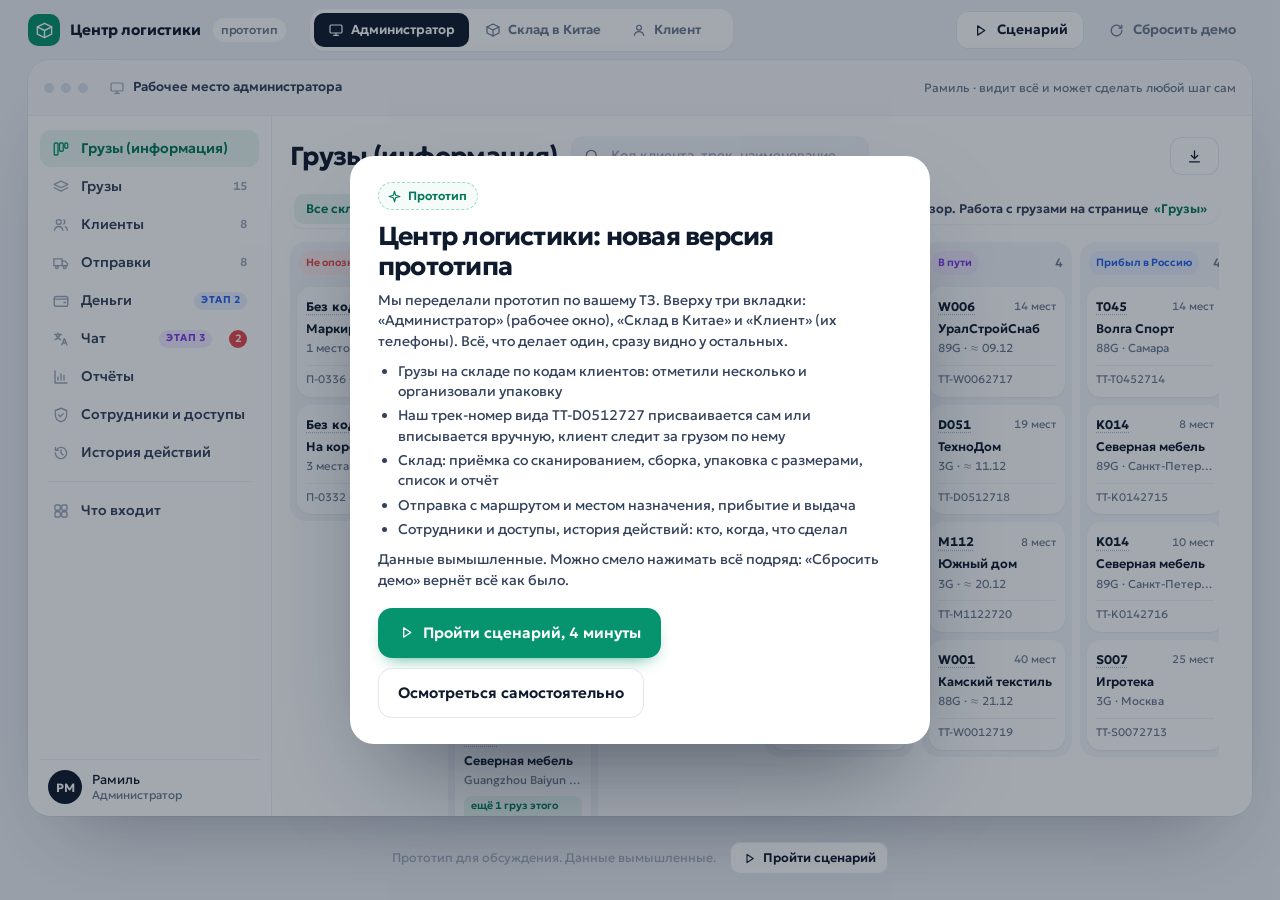
==== commit a2055b67: "Preview: all client cargo from the card, manual tracking number" ====
--- a/v3/index.html
+++ b/v3/index.html
@@ -10,8 +10,8 @@
 <title>Центр логистики · прототип</title>
 <link rel="preload" href="fonts/geologica-cyrillic-var.woff2" as="font" type="font/woff2" crossorigin>
 <link rel="preload" href="fonts/geologica-latin-var.woff2" as="font" type="font/woff2" crossorigin>
-<link rel="stylesheet" href="css/fonts.css?v=aacd241ad2">
-<link rel="stylesheet" href="css/app.css?v=aacd241ad2">
+<link rel="stylesheet" href="css/fonts.css?v=d4748319d3">
+<link rel="stylesheet" href="css/app.css?v=d4748319d3">
 <script>/* страница показывается, когда шрифт загружен: без подмены шрифта и сдвигов */(function(d){var done=function(){window.__fr=1;if(window.__ar)d.classList.remove("fl")};if(document.fonts&&document.fonts.load){Promise.all(["400 14px Geologica","700 14px Geologica"].map(function(f){return document.fonts.load(f,"АБВабвABCabc0123")})).then(done,done)}else{done()}setTimeout(function(){d.classList.remove("fl")},1800)})(document.documentElement)</script>
 </head>
 <body data-mode="admin" data-scn="off">
@@ -49,13 +49,13 @@
 <div class="ov" id="ov"><div class="card" id="ovCard"></div></div>
 <div class="toast" id="toast" role="status" aria-live="polite"></div>
 
-<script src="js/util.js?v=aacd241ad2"></script>
-<script src="js/i18n.js?v=aacd241ad2"></script>
-<script src="js/store.js?v=aacd241ad2"></script>
-<script src="js/desk.js?v=aacd241ad2"></script>
-<script src="js/desk2.js?v=aacd241ad2"></script>
-<script src="js/phone.js?v=aacd241ad2"></script>
-<script src="js/scenario.js?v=aacd241ad2"></script>
-<script src="js/main.js?v=aacd241ad2"></script>
+<script src="js/util.js?v=d4748319d3"></script>
+<script src="js/i18n.js?v=d4748319d3"></script>
+<script src="js/store.js?v=d4748319d3"></script>
+<script src="js/desk.js?v=d4748319d3"></script>
+<script src="js/desk2.js?v=d4748319d3"></script>
+<script src="js/phone.js?v=d4748319d3"></script>
+<script src="js/scenario.js?v=d4748319d3"></script>
+<script src="js/main.js?v=d4748319d3"></script>
 </body>
 </html>
--- a/v3/css/app.css
+++ b/v3/css/app.css
@@ -266,6 +266,7 @@
 .x.sm .ic{width:15px;height:15px}
 .modal{position:absolute;left:50%;top:50%;width:min(500px,92%);max-height:92%;overflow:auto;background:var(--white);border-radius:20px;box-shadow:0 40px 80px -30px rgba(15,27,45,.5);transform:translate(-50%,-46%) scale(.98);opacity:0;pointer-events:none;transition:opacity .2s,transform .24s var(--ease);z-index:7;padding:20px 22px}
 .modal.wide{width:min(720px,94%)}
+@media(min-width:700px){.modal.wide{max-height:96%}}
 .modal.show{opacity:1;transform:translate(-50%,-50%);pointer-events:auto}
 .modal h2{margin:0;font-size:19px;font-weight:700;letter-spacing:-.02em;display:flex;align-items:center;flex-wrap:wrap;gap:4px 0}
 .modal .mh{display:flex;align-items:flex-start;gap:12px;margin-bottom:14px}
@@ -988,12 +989,59 @@
 .chipt{display:inline-flex;align-items:center;gap:8px;min-height:34px;padding:4px 12px 4px 8px;border-radius:999px;background:var(--soft);font-size:12.5px;font-weight:600;border:1.5px solid transparent;transition:background .15s,border-color .15s;text-align:left}
 .chipt.on{background:var(--accent-soft);border-color:var(--accent);color:var(--accent-d)}
 .chipt .cb{width:18px;height:18px}
-.org-top{display:grid;grid-template-columns:minmax(0,1.4fr) minmax(0,1fr);gap:10px}
-.tt-box{display:grid;gap:1px;padding:12px 14px;border-radius:14px;background:linear-gradient(135deg,#0f1b2d,#22314a);color:#fff;min-width:0;align-content:center}
+.org-top{display:grid;grid-template-columns:minmax(0,2.1fr) minmax(0,1fr);gap:10px}
+.tt-box{display:grid;gap:1px;padding:10px 14px;border-radius:14px;background:linear-gradient(135deg,#0f1b2d,#22314a);color:#fff;min-width:0;align-content:center}
 .tt-box small{font-size:11.5px;opacity:.75}
 .tt-box b{font-size:22px;letter-spacing:.02em;line-height:1.2;overflow-wrap:anywhere}
 .tt-box.plain{background:var(--soft);color:var(--ink)}
 .tt-box.plain small{opacity:1;color:var(--muted)}
+/* поле «Наш трек-номер»: автоматический номер подставлен, можно вписать свой; под полем всегда одна строка сообщения, вёрстка не прыгает */
+.ttf{display:grid;gap:5px;min-width:0}
+.ttf-r{display:flex;align-items:center;gap:8px;flex-wrap:wrap;min-width:0}
+.ttf-r .inp{flex:1 1 150px;width:auto;font-weight:700;text-transform:uppercase}
+.ttf-r .inp::placeholder{text-transform:none}
+.ttf-r .btn{height:44px}
+.ttf-m{font-size:12px;line-height:1.35;color:var(--muted);min-height:16px;overflow-wrap:anywhere}
+.ttf.err .inp{border-color:var(--alert);box-shadow:0 0 0 4px rgba(229,72,77,.16)}
+.ttf.err .ttf-m{color:var(--alert);font-weight:600}
+.tt-box .ttf{margin-top:5px}
+.tt-box .ttf-r .inp{background:#fff;color:var(--ink);font-size:18px}
+.tt-box .ttf-r .btn{background:rgba(255,255,255,.14);color:#fff;box-shadow:inset 0 0 0 1px rgba(255,255,255,.3)}
+.tt-box .ttf-r .btn:hover{background:rgba(255,255,255,.24)}
+.tt-box .ttf-m{color:rgba(255,255,255,.75)}
+.tt-box .ttf.err .ttf-m{color:#ffb9bb}
+.kv dd.tt-dd{display:flex;align-items:center;gap:4px 10px;flex-wrap:wrap}
+.lnkb{display:inline-flex;align-items:center;gap:5px;height:26px;padding:0 9px;border-radius:8px;font-size:12px;font-weight:600;color:var(--accent-d);background:var(--accent-soft);white-space:nowrap;transition:background .15s}
+.lnkb:hover{background:#d5efe5}
+.lnkb .ic{width:13px;height:13px}
+/* все грузы клиента на складе: блок в большой карточке, отметка на доске, нажимаемый код клиента */
+.sc .code.go{text-decoration:underline dotted #b3bfcd;text-underline-offset:3px;border-radius:4px}
+.sc .code.go:hover{color:var(--accent-d);text-decoration:underline solid var(--accent)}
+.sc .more{justify-self:start;max-width:100%;font-size:10.5px;font-weight:600;line-height:1.25;color:var(--accent-d);background:var(--accent-soft);border-radius:8px;padding:3px 7px;margin-top:5px;overflow-wrap:anywhere}
+.tag.code.go{cursor:pointer;transition:background .15s}
+.tag.code.go:hover{background:var(--accent-d)}
+.cg{grid-column:1/-1;display:grid;gap:12px;min-width:0;background:var(--white);border-radius:var(--r);box-shadow:var(--sh-1),0 0 0 1px var(--line-2);padding:14px 16px 16px}
+.cg-h{display:flex;align-items:center;gap:8px 14px;flex-wrap:wrap;min-width:0}
+.cg-t{flex:1 1 300px;min-width:0}
+.cg-t h3{margin:0;font-size:15px;font-weight:700;letter-spacing:-.01em;display:flex;align-items:center;gap:8px;flex-wrap:wrap}
+.cg-t h3 .ic{color:var(--accent);flex:none}
+.cg-t small{display:block;font-size:12.5px;color:var(--muted);margin-top:3px}
+.cg-n{display:inline-grid;place-items:center;min-width:22px;height:22px;padding:0 7px;border-radius:999px;background:var(--ink);color:#fff;font-size:12px;font-weight:700}
+.cg-l{display:grid;grid-template-columns:repeat(auto-fill,minmax(250px,1fr));gap:10px}
+.cgc{position:relative;display:grid;grid-template-columns:78px minmax(0,1fr);gap:10px;align-items:center;text-align:left;padding:8px 10px 8px 8px;border-radius:14px;background:var(--soft-2);box-shadow:0 0 0 1px var(--line-2);min-width:0;transition:box-shadow .15s,background .15s}
+.cgc:hover{background:var(--soft)}
+.cgc.on{background:var(--accent-soft);box-shadow:0 0 0 2px var(--accent)}
+.cgc.on::after{content:"этот груз";position:absolute;top:-8px;right:10px;font-size:10px;font-weight:700;letter-spacing:.04em;padding:2px 7px;border-radius:999px;background:var(--accent);color:#fff}
+.cgc-ph{position:relative;display:grid;place-items:center;aspect-ratio:4/3;border-radius:10px;overflow:hidden;background:var(--soft);color:var(--faint)}
+.cgc-ph img{width:100%;height:100%;object-fit:cover;display:block}
+.cgc-ph .dmgi{position:absolute;right:4px;top:4px;box-shadow:0 0 0 2px #fff}
+.cgc-t{display:grid;gap:1px;min-width:0}
+.cgc-t b{font-size:13px;white-space:nowrap;overflow:hidden;text-overflow:ellipsis}
+.cgc-t small{font-size:12px;color:var(--ink-2);white-space:nowrap;overflow:hidden;text-overflow:ellipsis}
+.cgc-m{font-size:11.5px;color:var(--muted);white-space:nowrap;overflow:hidden;text-overflow:ellipsis}
+/* наш трек-номер может быть длинным (свой номер администратора): на доске и на телефонах он переносится, а не обрезается */
+.sc .f>span.tt{white-space:normal;overflow-wrap:anywhere}
+.pcard .id.tt{display:block;white-space:normal;overflow-wrap:anywhere;line-height:1.25}
 .choice.cols4 button{justify-content:center;text-align:center;padding:8px 6px;font-size:13px}
 /* упаковка: количество по видам, размеры строками, объём считается сам */
 .dims{display:grid;gap:6px;margin-bottom:8px}
@@ -1078,4 +1126,9 @@
   .ms-roles button .ic{display:none}
   .ms-roles .dot{width:7px;height:7px;border-radius:50%;background:var(--alert);opacity:0}
   .ms-roles .dot.show{opacity:1}
-}
+  .cg{padding:12px 12px 14px}
+  .org-top{grid-template-columns:minmax(0,1fr)}
+  .ttf-r .btn{flex:1 1 100%}
+  .cg-h .btn{flex:1 1 100%}
+  .cg-l{grid-template-columns:minmax(0,1fr)}
+}
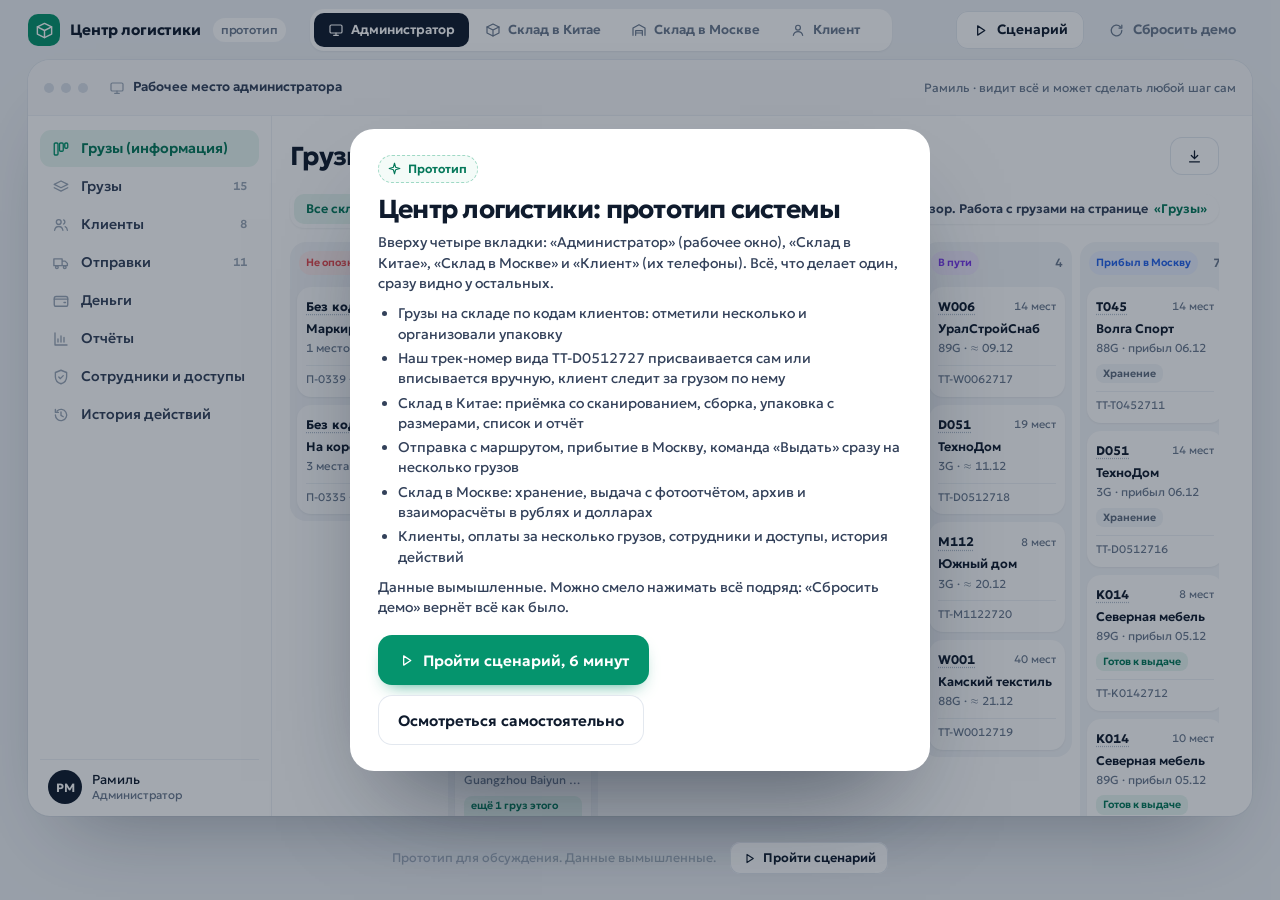
==== commit ff264a05: "Preview: Moscow warehouse, issue orders, settlements" ====
--- a/v3/index.html
+++ b/v3/index.html
@@ -10,8 +10,8 @@
 <title>Центр логистики · прототип</title>
 <link rel="preload" href="fonts/geologica-cyrillic-var.woff2" as="font" type="font/woff2" crossorigin>
 <link rel="preload" href="fonts/geologica-latin-var.woff2" as="font" type="font/woff2" crossorigin>
-<link rel="stylesheet" href="css/fonts.css?v=d4748319d3">
-<link rel="stylesheet" href="css/app.css?v=d4748319d3">
+<link rel="stylesheet" href="css/fonts.css?v=8128e9548a">
+<link rel="stylesheet" href="css/app.css?v=8128e9548a">
 <script>/* страница показывается, когда шрифт загружен: без подмены шрифта и сдвигов */(function(d){var done=function(){window.__fr=1;if(window.__ar)d.classList.remove("fl")};if(document.fonts&&document.fonts.load){Promise.all(["400 14px Geologica","700 14px Geologica"].map(function(f){return document.fonts.load(f,"АБВабвABCabc0123")})).then(done,done)}else{done()}setTimeout(function(){d.classList.remove("fl")},1800)})(document.documentElement)</script>
 </head>
 <body data-mode="admin" data-scn="off">
@@ -37,11 +37,11 @@
       <div class="main" id="deskScroll"><div class="view" id="deskView"></div></div>
       <div class="dim" id="deskDim" data-act="closeDesk"></div>
       <div class="modal" id="modal"></div>
-      <div class="dpush" id="dpush" data-act="dpushOpen"></div>
     </div>
   </section>
-  <section class="phones" id="phones" data-n="2" aria-label="Экраны телефонов">
+  <section class="phones" id="phones" aria-label="Экраны телефонов">
     <div class="pslot" id="ps0" data-slot="0"></div>
+    <div class="pslot" id="ps2" data-slot="2"></div>
     <div class="pslot" id="ps1" data-slot="1"></div>
   </section>
 </main>
@@ -49,13 +49,15 @@
 <div class="ov" id="ov"><div class="card" id="ovCard"></div></div>
 <div class="toast" id="toast" role="status" aria-live="polite"></div>
 
-<script src="js/util.js?v=d4748319d3"></script>
-<script src="js/i18n.js?v=d4748319d3"></script>
-<script src="js/store.js?v=d4748319d3"></script>
-<script src="js/desk.js?v=d4748319d3"></script>
-<script src="js/desk2.js?v=d4748319d3"></script>
-<script src="js/phone.js?v=d4748319d3"></script>
-<script src="js/scenario.js?v=d4748319d3"></script>
-<script src="js/main.js?v=d4748319d3"></script>
+<script src="js/util.js?v=8128e9548a"></script>
+<script src="js/i18n.js?v=8128e9548a"></script>
+<script src="js/store.js?v=8128e9548a"></script>
+<script src="js/desk.js?v=8128e9548a"></script>
+<script src="js/desk2.js?v=8128e9548a"></script>
+<script src="js/desk3.js?v=8128e9548a"></script>
+<script src="js/phone.js?v=8128e9548a"></script>
+<script src="js/phone2.js?v=8128e9548a"></script>
+<script src="js/scenario.js?v=8128e9548a"></script>
+<script src="js/main.js?v=8128e9548a"></script>
 </body>
 </html>
--- a/v3/css/app.css
+++ b/v3/css/app.css
@@ -1080,7 +1080,9 @@
 .dt .inp{width:140px}
 /* телефон склада: пять вкладок */
 .pseg.two{display:grid;grid-template-columns:1fr 1fr;gap:4px;padding:4px;background:rgba(15,27,45,.06);border-radius:14px}
-.pseg.two button{height:36px;border-radius:10px;box-shadow:none;background:transparent;display:inline-flex;align-items:center;justify-content:center;gap:6px}
+.pseg.two{grid-template-columns:minmax(0,1fr) minmax(0,1fr)}
+/* на маленьком телефоне (окно 1280×720) подпись переносится на вторую строку, а не вылезает за экран */
+.pseg.two button{height:36px;border-radius:10px;box-shadow:none;background:transparent;display:inline-flex;align-items:center;justify-content:center;gap:6px;min-width:0;padding:0 6px;white-space:normal;line-height:1.1;text-align:center}
 .pseg.two button.on{background:var(--white);color:var(--ink);box-shadow:var(--sh-1)}
 .pseg.two .ic{width:16px;height:16px}
 .hr{display:inline-flex;align-items:center;gap:6px;flex:none;margin-bottom:3px}
@@ -1132,3 +1134,210 @@
   .cg-h .btn{flex:1 1 100%}
   .cg-l{grid-template-columns:minmax(0,1fr)}
 }
+
+/* ===== версия 3.1: администратор (отправки, прибывшие, выдача, архив, клиенты, деньги) ===== */
+/* доска: метка подстатуса у прибывших */
+.sc .subm{justify-self:start;max-width:100%;font-size:10.5px;font-weight:600;line-height:1.25;border-radius:8px;padding:3px 7px;margin-top:5px;color:#5d6b7e;background:var(--soft);white-space:nowrap;overflow:hidden;text-overflow:ellipsis}
+.sc .subm[data-sub=ready]{color:var(--accent-d);background:var(--accent-soft)}
+.sc .subm[data-sub=issuing]{color:#a35a04;background:var(--warn-soft)}
+/* «Прибывшие»: итог по клиенту, фильтр подстатуса, карточки треков */
+.ar-tot{display:grid;grid-template-columns:repeat(4,minmax(0,1fr));gap:8px}
+.ar-tot>div{display:grid;gap:1px;min-width:0;padding:9px 12px;border-radius:14px;background:var(--white);box-shadow:var(--sh-1),0 0 0 1px var(--line-2)}
+.ar-tot small{font-size:11.5px;color:var(--muted);white-space:nowrap;overflow:hidden;text-overflow:ellipsis}
+.ar-tot b{font-size:17px;font-weight:700;letter-spacing:-.02em;white-space:nowrap;overflow:hidden;text-overflow:ellipsis}
+.ar-f{display:flex;align-items:center;gap:10px;flex-wrap:wrap;min-width:0}
+.ar-f .seg{max-width:100%;overflow-x:auto;scrollbar-width:none}
+.ar-f .seg::-webkit-scrollbar{display:none}
+.ar-f .seg b{font-size:11px;font-weight:700;padding:1px 6px;border-radius:999px;background:rgba(15,27,45,.08);margin-left:2px}
+.ar-f .seg button.on b{background:rgba(5,148,109,.16)}
+.gc.ac{grid-template-rows:auto 1fr auto}
+.gc-b.one{grid-template-columns:minmax(0,1fr);padding-right:12px;transition:background .15s}
+.gc-b.one:hover{background:var(--soft-2)}
+.ac-st{display:flex;margin-top:5px;min-width:0}
+.ac-o{display:flex;align-items:center;gap:8px;padding:8px 12px 10px;border-top:1px solid var(--line-2);min-width:0}
+.ac-o small{font-size:11.5px;color:var(--muted)}
+.ar .wk-foot .wk-n.muted{font-weight:500;font-size:12.5px}
+.cons-f .search{flex:1 1 240px}
+/* окно «Выдать» */
+.fld>span.row{display:flex}
+.iss-pay{padding:12px 14px;border-radius:14px;background:var(--soft-2)}
+.iss-pay .inp{background:var(--white)}
+.swr{display:flex;align-items:center;gap:12px;min-width:0}
+.swr>span{flex:1;min-width:0}
+.swr b{display:block;font-size:13.5px;font-weight:600}
+.swr small{display:block;font-size:12px;color:var(--muted)}
+.found .btn{margin-left:auto}
+/* карточка заказа на выдачу */
+/* подзаголовок карточки заказа: код, клиент и итог одной строкой текста, переносится как текст, а не столбиком */
+.io-s{display:block;margin-top:4px}
+.io-s .tag{display:inline-flex;vertical-align:middle;height:22px;font-size:11.5px;padding:0 8px;margin-right:6px}
+.modal .mh>.st{margin-top:8px}
+.io-l{display:grid;gap:8px}
+.io-tr{display:flex;align-items:center;gap:8px 12px;flex-wrap:wrap;padding:6px 10px 6px 6px;border-radius:14px;background:var(--soft-2);box-shadow:0 0 0 1px var(--line-2);min-width:0}
+.io-tb{flex:1 1 240px;display:grid;grid-template-columns:72px minmax(0,1fr);gap:10px;align-items:center;text-align:left;min-width:0;border-radius:10px}
+.io-tb:hover .mono{color:var(--accent-d)}
+.io-a{display:flex;align-items:center;gap:8px;flex-wrap:wrap;justify-content:flex-end;margin-left:auto}
+.io-g{display:grid;grid-template-columns:minmax(0,1.4fr) minmax(0,1fr);gap:12px;align-items:start}
+.io-g .box h3{font-size:14px;margin-bottom:10px}
+.io-g .box h3 .ic{color:var(--muted)}
+/* фотоотчёт и выдача */
+.rep-k{display:grid;grid-template-columns:repeat(3,minmax(0,1fr));gap:8px}
+.rep-k>div{display:grid;gap:1px;min-width:0;padding:8px 12px;border-radius:12px;background:var(--accent-soft)}
+.rep-k small{font-size:11.5px;color:var(--accent-d);opacity:.8}
+.rep-k b{font-size:17px;color:var(--accent-d);white-space:nowrap;overflow:hidden;text-overflow:ellipsis}
+.modal .note b{color:var(--ink-2)}
+.mf-l{align-self:center;margin-right:auto}
+/* заглушка «нет разделов» */
+.empty-s{max-width:460px;margin:9vh auto 0;text-align:center;display:grid;justify-items:center;gap:8px}
+.empty-s .mi{width:56px;height:56px;border-radius:18px;background:var(--soft);color:var(--muted);display:grid;place-items:center}
+.empty-s .mi .ic{width:26px;height:26px}
+.empty-s h2{margin:6px 0 0;font-size:21px;letter-spacing:-.02em;line-height:1.2}
+.empty-s p{margin:0;color:var(--muted);font-size:13.5px}
+/* деньги: склад в Москве, оплата за несколько треков, сверка */
+.kpi.good strong{color:var(--accent-d)}
+.wop-f{margin:0 0 14px}
+.pay-l{display:grid;gap:6px;max-height:min(260px,34vh);overflow:auto;align-content:start;padding:2px}
+.pay-l .prow{margin-top:0}
+.pay-l .prow b.nw{font-size:13px}
+.pay-ids{max-width:280px}
+.pay-ids .mono{white-space:nowrap}
+.recon th{position:sticky;top:0;z-index:1}
+.recon td:nth-child(2){min-width:200px}
+.ph-i.dmg{box-shadow:0 0 0 2px var(--alert)}
+
+@container desk (max-width: 1000px){
+  .ar-tot b{font-size:15px}
+}
+@container desk (max-width: 640px){
+  .ar-tot{grid-template-columns:repeat(2,minmax(0,1fr))}
+  .ar-tot>div{padding:7px 12px}
+  /* узкий экран: карточка трека строкой, фото слева */
+  .ar .gcs{grid-template-columns:minmax(0,1fr);gap:8px}
+  .gc.ac{grid-template-columns:96px minmax(0,1fr);grid-template-rows:auto auto}
+  .gc.ac>.gc-ph{aspect-ratio:auto;height:auto;min-height:96px}
+  .gc.ac>.gc-ph img{position:absolute;inset:0}
+  .gc.ac .ac-o{grid-column:1/-1}
+  .ar-f .seg{flex:1 1 100%}
+  .wop-f .seg{flex:1 1 100%}
+  .kpi strong.sm{white-space:normal;font-size:15.5px;line-height:1.3}
+  .kpi small{white-space:normal}
+  .mtabs+.ph>div:first-child{flex:1 1 100%}
+  .mtabs+.ph .btn{flex:1 1 auto}
+  .mtabs+.ph .grow{display:none}
+}
+@media(max-width:699px){
+  .modal .tp-packs{grid-template-columns:repeat(2,minmax(0,1fr))}
+  .modal .choice.cols3 button .ic{display:none}
+  .rep-k b{font-size:15px}
+  .io-g{grid-template-columns:minmax(0,1fr)}
+  .io-tb{flex-basis:100%}
+  .mf-l{flex:1 1 100%}
+  .modal .row2,.modal .row3{grid-template-columns:minmax(0,1fr)}
+}
+/* конец блока администратора 3.1 */
+
+/* ===== версия 3.1: оболочка из четырёх вкладок и телефоны (склад в Москве, клиент) ===== */
+/* вкладки оболочки: полная подпись на компьютере, короткая на узком экране */
+.seg.mode .ts,.ms-roles .ts{display:none}
+.mdot{position:absolute;top:4px;right:5px;width:7px;height:7px;border-radius:50%;background:var(--alert);box-shadow:0 0 0 2px #fff;opacity:0;transition:opacity .2s;pointer-events:none}
+.mdot.show{opacity:1}
+@media(min-width:700px) and (max-width:1060px){
+  .seg.mode .tl{display:none}
+  .seg.mode .ts{display:inline}
+  .seg.mode button{padding:0 11px}
+}
+@media(min-width:700px) and (max-width:900px){
+  .seg.mode button .ic{display:none}
+}
+@media(max-width:699px){
+  .ms-roles{gap:4px;overflow:visible}
+  .ms-roles button{flex:1 1 0;min-width:0;justify-content:center;padding:0 6px}
+  .ms-roles .tl{display:none}
+  .ms-roles .ts{display:inline;min-width:0;overflow:hidden;text-overflow:ellipsis}
+  .ms-roles .dot{position:absolute;top:3px;right:7px;box-shadow:0 0 0 2px #fff}
+  .ms-roles button.on .dot{box-shadow:0 0 0 2px var(--ink)}
+  .ms-roles .mdot{top:3px;right:7px}
+}
+/* один крупный телефон по центру: у каждой вкладки свой слот */
+body[data-mode="wh"] #ps2,body[data-mode="client"] #ps2,body[data-mode="msk"] #ps0,body[data-mode="msk"] #ps1{opacity:0;visibility:hidden;pointer-events:none;transform:translateY(6px);transition:opacity .12s,transform .12s,visibility 0s linear .12s}
+
+/* телефон склада в Москве */
+.mlist{min-height:220px}
+.pcard.mlist{min-height:0}
+.msum .plabel .ic{width:16px;height:16px;color:var(--accent)}
+.msum-g{display:grid;grid-template-columns:repeat(4,minmax(0,1fr));gap:6px;margin-top:10px}
+.msum-g span{display:grid;gap:1px;padding:8px 6px;border-radius:12px;background:var(--soft-2);text-align:center;min-width:0}
+.msum-g b{font-size:16px;font-weight:700;letter-spacing:-.02em;line-height:1.2;white-space:nowrap;overflow:hidden;text-overflow:ellipsis}
+.msum-g small{font-size:11px;color:var(--muted);white-space:nowrap}
+.pseg.two b.mn{display:inline-grid;place-items:center;min-width:20px;height:18px;padding:0 6px;border-radius:9px;background:rgba(15,27,45,.08);font-size:11px;font-weight:700}
+.pseg.two button.on b.mn{background:var(--accent-soft);color:var(--accent-d)}
+.mtags{display:flex;flex-wrap:wrap;gap:6px;margin-top:8px}
+.mtags:empty{display:none}
+.mgrp{margin-bottom:18px}
+.mgrp>.req{margin-bottom:4px}
+.mgrp>.found{margin-top:2px}
+.mship .mship-b{display:grid;grid-template-columns:72px minmax(0,1fr);gap:10px;align-items:start;margin-top:10px}
+.mship .mship-b>.ph-i{border-radius:10px}
+.mship-d{display:grid;gap:2px;min-width:0}
+.mship-d .strong{font-size:13.5px;overflow:hidden;text-overflow:ellipsis;white-space:nowrap}
+.mship-d .m{margin-top:2px}
+.mship-d .sub{margin-top:2px}
+.mord .t{margin-bottom:2px}
+.mord .t .plabel{margin:0;min-width:0}
+.mord>.sub{margin-top:8px}
+.maddr{flex-wrap:nowrap;align-items:flex-start}
+.maddr>span{flex:1}
+.maddr small{color:var(--ink-2)!important;font-weight:500!important;font-size:13px!important;margin-top:2px}
+.pp .lnkb,.psheet .lnkb{display:inline-flex;align-items:center;gap:5px;height:30px;padding:0 10px;border-radius:9px;background:var(--accent-soft);color:var(--accent-d);font-weight:600;font-size:12.5px;white-space:nowrap;flex:none}
+.pp .lnkb .ic,.psheet .lnkb .ic{width:15px;height:15px}
+.mnote{display:flex;gap:8px;align-items:flex-start;margin-top:10px;padding:9px 11px;border-radius:12px;background:var(--warn-soft);font-size:13px;color:var(--ink-2);overflow-wrap:anywhere}
+.mnote .ic{width:16px;height:16px;color:var(--warn);margin-top:1px}
+.mnote small{display:block;font-size:11.5px;color:var(--muted)}
+.mtot{padding:12px 14px}
+.duo2{display:grid;grid-template-columns:minmax(0,1fr) minmax(0,1fr);gap:10px}
+.duo2 span{display:grid;gap:1px;min-width:0}
+.duo2 small{font-size:12px;color:var(--muted)}
+.duo2 b{font-size:18px;letter-spacing:-.02em;white-space:nowrap;overflow:hidden;text-overflow:ellipsis}
+.mph{margin-bottom:10px}
+.mph .ph-i{aspect-ratio:16/10;border-radius:16px}
+.mpay{display:flex;align-items:center;justify-content:space-between;gap:10px;margin-top:10px;padding:10px 12px;border-radius:12px;background:var(--warn-soft);min-height:52px}
+.mpay>span{min-width:0;font-size:12.5px;color:var(--ink-2)}
+.mpay b{display:block;font-size:17px;letter-spacing:-.02em;color:var(--ink);white-space:nowrap}
+.mpay.ok{background:var(--accent-soft)}
+.mpay.ok b{color:var(--accent-d)}
+.mpay.ok>.ic{color:var(--accent);flex:none}
+.mpay.idle{background:var(--soft-2)}
+.mpay.idle>span{color:var(--muted)}
+.mrord>.sub{margin-top:4px}
+.mrord .t .id{white-space:normal}
+.mtr-l{display:grid;gap:6px;margin-top:10px}
+.mtr{display:grid;grid-template-columns:46px minmax(0,1fr) auto;gap:10px;align-items:center;width:100%;text-align:left;padding:8px 10px 8px 8px;border-radius:12px;background:var(--soft-2);transition:background .15s}
+button.mtr:hover{background:var(--accent-soft)}
+.mtr .ph-i{border-radius:8px}
+.mtr>span:nth-child(2){min-width:0}
+.mtr b{display:block;font-size:13.5px;overflow:hidden;text-overflow:ellipsis;white-space:nowrap}
+.mtr small{display:block;font-size:12px;color:var(--muted);overflow:hidden;text-overflow:ellipsis;white-space:nowrap}
+.mtr>.ic{color:var(--faint)}
+.mtr.done{opacity:.7}
+.mtr.done>.ic{color:var(--accent)}
+.mtr .muted .ic{width:16px;height:16px;color:var(--accent)}
+.mexp{display:grid;grid-template-columns:minmax(0,1fr) minmax(0,1fr);gap:8px}
+.mexp .fld>span{font-size:12px;color:var(--muted)}
+.mbal{margin-bottom:12px}
+.mbal .pcard{margin:0;display:grid;gap:2px;align-content:start}
+.mbal .num{font-size:19px;white-space:nowrap;overflow:hidden;text-overflow:ellipsis}
+.mbal .sub{margin-top:0}
+#mWopAdd{margin-bottom:4px}
+/* окно «Добавить расход» в шторке телефона */
+.psheet .choice.cols3 button{padding:8px 4px;font-size:12px;overflow-wrap:anywhere}
+.psheet .choice.cols3 button small{font-size:11px}
+.psheet .choice.cols4{grid-template-columns:repeat(4,minmax(0,1fr))}
+.psheet .choice.cols4 button{justify-content:center;padding:8px 4px}
+.psheet .mh .x{margin-left:auto}
+/* конец блока телефонов 3.1 */
+/* узкий экран: статус в шапке окна уходит на вторую строку, заголовку остаётся вся ширина */
+@media(max-width:699px){
+  .modal .mh{flex-wrap:wrap}
+  .modal .mh>div:nth-child(2){flex:1 1 calc(100% - 120px)}
+  .modal .mh>.st{order:5;margin:-6px 0 0 56px}
+}
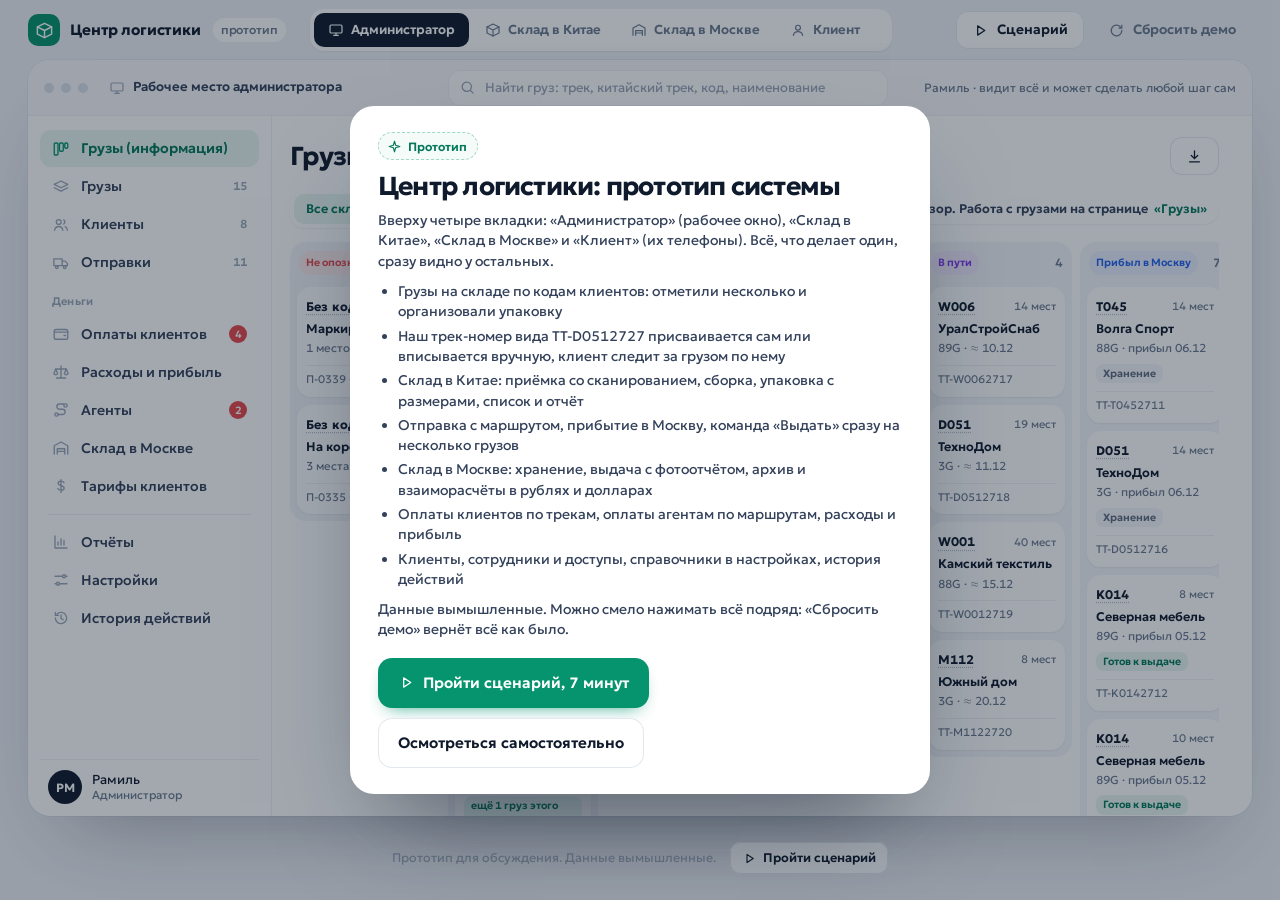
==== commit 4926d9f7: "Preview: payments by track, agents, settings, quick search" ====
--- a/v3/index.html
+++ b/v3/index.html
@@ -10,8 +10,8 @@
 <title>Центр логистики · прототип</title>
 <link rel="preload" href="fonts/geologica-cyrillic-var.woff2" as="font" type="font/woff2" crossorigin>
 <link rel="preload" href="fonts/geologica-latin-var.woff2" as="font" type="font/woff2" crossorigin>
-<link rel="stylesheet" href="css/fonts.css?v=8128e9548a">
-<link rel="stylesheet" href="css/app.css?v=8128e9548a">
+<link rel="stylesheet" href="css/fonts.css?v=2473fd47a7">
+<link rel="stylesheet" href="css/app.css?v=2473fd47a7">
 <script>/* страница показывается, когда шрифт загружен: без подмены шрифта и сдвигов */(function(d){var done=function(){window.__fr=1;if(window.__ar)d.classList.remove("fl")};if(document.fonts&&document.fonts.load){Promise.all(["400 14px Geologica","700 14px Geologica"].map(function(f){return document.fonts.load(f,"АБВабвABCabc0123")})).then(done,done)}else{done()}setTimeout(function(){d.classList.remove("fl")},1800)})(document.documentElement)</script>
 </head>
 <body data-mode="admin" data-scn="off">
@@ -49,15 +49,16 @@
 <div class="ov" id="ov"><div class="card" id="ovCard"></div></div>
 <div class="toast" id="toast" role="status" aria-live="polite"></div>
 
-<script src="js/util.js?v=8128e9548a"></script>
-<script src="js/i18n.js?v=8128e9548a"></script>
-<script src="js/store.js?v=8128e9548a"></script>
-<script src="js/desk.js?v=8128e9548a"></script>
-<script src="js/desk2.js?v=8128e9548a"></script>
-<script src="js/desk3.js?v=8128e9548a"></script>
-<script src="js/phone.js?v=8128e9548a"></script>
-<script src="js/phone2.js?v=8128e9548a"></script>
-<script src="js/scenario.js?v=8128e9548a"></script>
-<script src="js/main.js?v=8128e9548a"></script>
+<script src="js/util.js?v=2473fd47a7"></script>
+<script src="js/i18n.js?v=2473fd47a7"></script>
+<script src="js/store.js?v=2473fd47a7"></script>
+<script src="js/desk.js?v=2473fd47a7"></script>
+<script src="js/desk2.js?v=2473fd47a7"></script>
+<script src="js/desk3.js?v=2473fd47a7"></script>
+<script src="js/desk4.js?v=2473fd47a7"></script>
+<script src="js/phone.js?v=2473fd47a7"></script>
+<script src="js/phone2.js?v=2473fd47a7"></script>
+<script src="js/scenario.js?v=2473fd47a7"></script>
+<script src="js/main.js?v=2473fd47a7"></script>
 </body>
 </html>
--- a/v3/css/app.css
+++ b/v3/css/app.css
@@ -1323,9 +1323,10 @@
 .mtr .muted .ic{width:16px;height:16px;color:var(--accent)}
 .mexp{display:grid;grid-template-columns:minmax(0,1fr) minmax(0,1fr);gap:8px}
 .mexp .fld>span{font-size:12px;color:var(--muted)}
-.mbal{margin-bottom:12px}
+.mbal{margin-bottom:12px;grid-template-columns:minmax(0,1fr)}
 .mbal .pcard{margin:0;display:grid;gap:2px;align-content:start}
-.mbal .num{font-size:19px;white-space:nowrap;overflow:hidden;text-overflow:ellipsis}
+/* балансы друг под другом: в две колонки сумма не помещается и обрезается */
+.mbal .num{font-size:22px;white-space:nowrap}
 .mbal .sub{margin-top:0}
 #mWopAdd{margin-bottom:4px}
 /* окно «Добавить расход» в шторке телефона */
@@ -1341,3 +1342,115 @@
   .modal .mh>div:nth-child(2){flex:1 1 calc(100% - 120px)}
   .modal .mh>.st{order:5;margin:-6px 0 0 56px}
 }
+
+/* ===================== версия 3.2: деньги по трекам, агенты, настройки, быстрый поиск ===================== */
+/* широкие таблицы прокручиваются внутри своего блока, страница не уезжает вбок */
+.tbx{overflow-x:auto;border-radius:var(--r);box-shadow:var(--sh-1),0 0 0 1px var(--line-2);background:var(--white);scrollbar-width:thin}
+.tbx>.tbl{display:table;width:100%;box-shadow:none;border-radius:0;overflow:visible}
+.tbx>.pay-t{min-width:1080px}
+.tbx>.ag-t{min-width:860px}
+.tbx>[data-hl="profit-t"]{min-width:960px}
+.tbx>[data-hl="all-t"]{min-width:900px}
+.tbx>[data-hl="pay-hist"],.tbx>[data-hl="ag-hist"]{min-width:780px}
+.tbx>[data-hl="pay-clients"]{min-width:760px}
+.tbx>[data-hl="dir-agents"],.tbx>[data-hl="dir-tk"]{min-width:720px}
+.tbl th.cbc,.tbl td.cbc{width:46px;padding-right:0}
+.cbb{display:grid;place-items:center;width:30px;height:30px;border-radius:9px;margin:-5px 0;transition:background .15s}
+.cbb:hover{background:var(--soft)}
+.cbb .cb.on{background:var(--accent);box-shadow:none}
+.tbl .ell1{max-width:180px}
+.tbl td .st{white-space:nowrap}
+.tbl td>div>.st{margin-top:4px}
+.pay-foot,.ag-foot{margin-top:12px}
+.pay-f .chipb,.ag-f .chipb{height:36px;cursor:pointer;box-shadow:var(--sh-1),0 0 0 1px var(--line-2)}
+.pay-f .chipb.bad,.ag-f .chipb.bad{box-shadow:0 0 0 1.5px var(--alert)}
+.pay-f select,.ag-f select{width:auto;max-width:240px}
+.ag-f .search{max-width:260px}
+button.kpi{font:inherit;color:inherit;cursor:pointer}
+.kpi.kpib.on{box-shadow:0 0 0 2px var(--alert)}
+.kpi.agc{gap:3px}
+.kpi.agc.on{box-shadow:0 0 0 2px var(--accent)}
+.kpi.agc .agr{font-weight:800;color:var(--ink);margin-right:2px}
+.kpi.agc strong.bad{color:var(--alert)}
+.kpi.agc strong.okc{color:var(--accent-d)}
+/* название агента и метка просрочки переносятся, а не обрезаются (узкие карточки на телефоне) */
+.kpi.agc>span{white-space:normal}
+.kpi.agc .agw{font-style:normal;font-size:11.5px;font-weight:600;color:var(--alert);white-space:normal}
+.kpi.agc .agw.ok0{color:var(--muted);font-weight:500}
+/* блок «Деньги» в карточке груза */
+.mbox h3{display:flex;align-items:center;gap:8px;margin:0;font-size:14px}
+.mbox h3 .ic{width:17px;height:17px;color:var(--accent)}
+.mbox>.row:first-child{margin-bottom:4px}
+.mbox .pline.mini{border-bottom:1px solid var(--line-2)}
+.mbox .mb-tot{padding:10px 0;gap:10px;border-bottom:1px solid var(--line-2)}
+/* окно «Отправить»: стоимость груза по каждому треку и расчёт для клиента */
+.sv-l{display:grid;gap:8px}
+.sv-r{display:grid;grid-template-columns:minmax(0,1fr) 170px;gap:10px;align-items:center;padding:10px 12px;border-radius:12px;background:var(--soft-2)}
+.sv-t{min-width:0}
+.sv-t b{display:block;font-size:13.5px}
+.sv-t small{display:block;color:var(--muted);font-size:12px;line-height:1.4;overflow-wrap:anywhere}
+.sv-t small b{display:inline;color:var(--ink);font-size:12px}
+/* «Настройки»: вкладки и справочники */
+.stabs-w{margin:-4px 0 16px;max-width:100%;overflow-x:auto;scrollbar-width:none}
+.stabs-w::-webkit-scrollbar{display:none}
+.dir-box{display:grid;max-width:760px;padding:6px 18px 16px}
+.dir-r{display:flex;align-items:center;justify-content:space-between;gap:10px 16px;padding:12px 0;border-bottom:1px solid var(--line-2);flex-wrap:wrap}
+.dir-r>span{min-width:0}
+.dir-r>span b{display:block;font-size:14px}
+.dir-r>span small{display:block;color:var(--muted);font-size:12px}
+.dir-in{display:flex;align-items:center;gap:8px;flex:none}
+.dir-in .inp{width:110px}
+.dir-in em{font-style:normal;color:var(--muted);font-size:12.5px;white-space:nowrap;min-width:92px}
+.dir-f{display:flex;align-items:center;justify-content:space-between;gap:10px;flex-wrap:wrap;padding-top:14px}
+.whs{display:grid;grid-template-columns:repeat(2,minmax(0,1fr));gap:14px}
+.whc h3{display:flex;align-items:center;gap:8px;margin:0;font-size:15px;min-width:0}
+.whc h3 .ic{width:17px;height:17px;color:var(--accent);flex:none}
+.whc .addr{display:grid;grid-template-columns:minmax(0,1fr) auto;gap:2px 10px;align-items:center}
+.whc .addr b{grid-column:1/-1}
+.whc .addr span{min-width:0;overflow-wrap:anywhere}
+.ttf-m.bad{color:var(--alert);font-weight:600}
+.agr-f{margin:0 0 12px}
+.agr-tot{margin-bottom:4px}
+.recon tr.muted td{color:var(--muted)}
+/* быстрый поиск груза в шапке рабочего места */
+.chrome{position:relative;z-index:8}
+.cbar .qs{flex:1 1 340px;max-width:440px;margin-left:auto}
+.cbar .qs+.who{margin-left:12px}
+.cbar .qs~.btn{margin-left:0}
+.qs .inp{height:36px;font-size:13px;padding-left:36px;background:var(--white);border-color:var(--line-2)}
+.qs .ta-i{top:9px;left:11px}
+.qs .ta-i .ic{width:17px;height:17px}
+.qs .ta-l{left:auto;right:0;width:max(100%,460px);max-height:360px}
+.qs .ta-l button{display:grid;gap:1px}
+.qs .ta-l button span{white-space:normal;font-size:12px}
+@container desk (max-width: 900px){
+  .whs{grid-template-columns:minmax(0,1fr)}
+}
+@container desk (max-width: 640px){
+  .pay-f select,.ag-f select{max-width:none;flex:1 1 140px}
+  .ag-f .search{max-width:none}
+  .dir-in{flex:1 1 100%}
+  .dir-in .inp{flex:1}
+}
+@media(max-width:1000px){
+  .cbar .qs{flex-basis:260px}
+}
+@media(max-width:699px){
+  .chrome{display:flex;height:auto;min-height:0;padding:8px 10px}
+  .chrome>i,.cb-t{display:none}
+  .cbar{margin-left:0;flex-wrap:wrap;gap:8px}
+  .cbar .qs{flex:1 1 100%;max-width:none;margin:0;order:5}
+  body[data-as="1"] .chrome{height:auto;padding:8px 10px}
+  .qs .ta-l{left:0;right:0;width:auto}
+  .sv-r{grid-template-columns:minmax(0,1fr)}
+}
+.tbl b.mono{white-space:nowrap}
+.pay-f .search{flex:1 1 260px}
+.tbx>[data-hl="dir-rates"]{min-width:820px}
+[data-hl="dir-rates"] .dir-in .inp{width:76px}
+[data-hl="dir-rates"] .dir-in em{min-width:0}
+[data-hl="dir-rates"] .rt-man{width:110px}
+.rates-f{max-width:none}
+@media(max-width:699px){
+  .agr-tot{grid-template-columns:repeat(2,minmax(0,1fr))}
+}
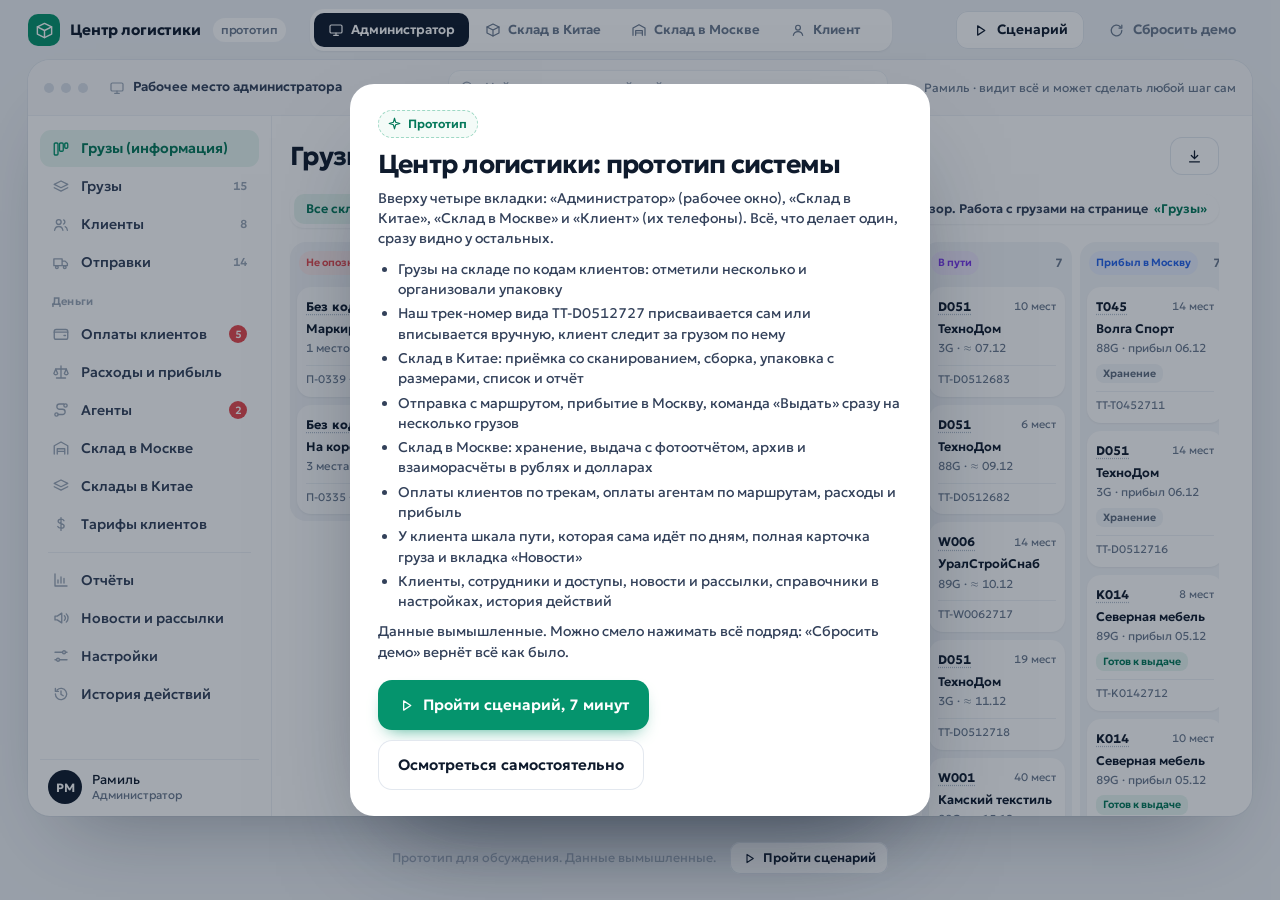
==== commit 167e9cf6: "Preview: tracking scale, news, delivery payer, China warehouses costs" ====
--- a/v3/index.html
+++ b/v3/index.html
@@ -10,8 +10,8 @@
 <title>Центр логистики · прототип</title>
 <link rel="preload" href="fonts/geologica-cyrillic-var.woff2" as="font" type="font/woff2" crossorigin>
 <link rel="preload" href="fonts/geologica-latin-var.woff2" as="font" type="font/woff2" crossorigin>
-<link rel="stylesheet" href="css/fonts.css?v=2473fd47a7">
-<link rel="stylesheet" href="css/app.css?v=2473fd47a7">
+<link rel="stylesheet" href="css/fonts.css?v=2b55b999a1">
+<link rel="stylesheet" href="css/app.css?v=2b55b999a1">
 <script>/* страница показывается, когда шрифт загружен: без подмены шрифта и сдвигов */(function(d){var done=function(){window.__fr=1;if(window.__ar)d.classList.remove("fl")};if(document.fonts&&document.fonts.load){Promise.all(["400 14px Geologica","700 14px Geologica"].map(function(f){return document.fonts.load(f,"АБВабвABCabc0123")})).then(done,done)}else{done()}setTimeout(function(){d.classList.remove("fl")},1800)})(document.documentElement)</script>
 </head>
 <body data-mode="admin" data-scn="off">
@@ -49,16 +49,17 @@
 <div class="ov" id="ov"><div class="card" id="ovCard"></div></div>
 <div class="toast" id="toast" role="status" aria-live="polite"></div>
 
-<script src="js/util.js?v=2473fd47a7"></script>
-<script src="js/i18n.js?v=2473fd47a7"></script>
-<script src="js/store.js?v=2473fd47a7"></script>
-<script src="js/desk.js?v=2473fd47a7"></script>
-<script src="js/desk2.js?v=2473fd47a7"></script>
-<script src="js/desk3.js?v=2473fd47a7"></script>
-<script src="js/desk4.js?v=2473fd47a7"></script>
-<script src="js/phone.js?v=2473fd47a7"></script>
-<script src="js/phone2.js?v=2473fd47a7"></script>
-<script src="js/scenario.js?v=2473fd47a7"></script>
-<script src="js/main.js?v=2473fd47a7"></script>
+<script src="js/util.js?v=2b55b999a1"></script>
+<script src="js/i18n.js?v=2b55b999a1"></script>
+<script src="js/store.js?v=2b55b999a1"></script>
+<script src="js/desk.js?v=2b55b999a1"></script>
+<script src="js/desk2.js?v=2b55b999a1"></script>
+<script src="js/desk3.js?v=2b55b999a1"></script>
+<script src="js/desk4.js?v=2b55b999a1"></script>
+<script src="js/desk5.js?v=2b55b999a1"></script>
+<script src="js/phone.js?v=2b55b999a1"></script>
+<script src="js/phone2.js?v=2b55b999a1"></script>
+<script src="js/scenario.js?v=2b55b999a1"></script>
+<script src="js/main.js?v=2b55b999a1"></script>
 </body>
 </html>
--- a/v3/css/app.css
+++ b/v3/css/app.css
@@ -1045,12 +1045,12 @@
 .choice.cols4 button{justify-content:center;text-align:center;padding:8px 6px;font-size:13px}
 /* упаковка: количество по видам, размеры строками, объём считается сам */
 .dims{display:grid;gap:6px;margin-bottom:8px}
-.dim{display:grid;grid-template-columns:minmax(0,1fr) auto minmax(0,1fr) auto minmax(0,1fr) auto minmax(0,1fr) auto;gap:4px;align-items:center}
-.dim i{font-style:normal;color:var(--faint);font-size:13px}
-.dim .inp{padding:0 4px;text-align:center;height:40px;font-size:14px}
-.dim .inp::placeholder{font-size:11.5px}
-.dim .x{margin:0}
-.dim .x[disabled]{opacity:.25;pointer-events:none}
+.dimr{display:grid;grid-template-columns:minmax(0,1fr) auto minmax(0,1fr) auto minmax(0,1fr) auto minmax(0,1fr) auto;gap:4px;align-items:center}
+.dimr i{font-style:normal;color:var(--faint);font-size:13px}
+.dimr .inp{padding:0 4px;text-align:center;height:40px;font-size:14px}
+.dimr .inp::placeholder{font-size:11.5px}
+.dimr .x{margin:0}
+.dimr .x[disabled]{opacity:.25;pointer-events:none}
 .tp-packs{display:grid;grid-template-columns:repeat(4,minmax(0,1fr));gap:8px}
 .tp-packs label{display:grid;gap:4px;font-size:11.5px;color:var(--muted);min-width:0}
 .tp-packs label span{white-space:nowrap;overflow:hidden;text-overflow:ellipsis}
@@ -1454,3 +1454,142 @@
 @media(max-width:699px){
   .agr-tot{grid-template-columns:repeat(2,minmax(0,1fr))}
 }
+
+/* ===== версия 3.3: строки размеров, объём вручную, шкала пути, кабинет клиента, новости, способы расчёта денег ===== */
+.ell2{display:-webkit-box;-webkit-line-clamp:2;-webkit-box-orient:vertical;overflow:hidden;min-width:0}
+.mb12{margin-bottom:12px}
+textarea.inp{height:auto;min-height:96px;padding:10px 12px;resize:vertical;line-height:1.45;display:block}
+.fld>span em.ok{font-style:normal;margin-left:6px;font-size:11.5px}
+/* объём вручную у склада */
+.pvol{display:flex;align-items:center;flex-wrap:wrap;gap:6px 10px;margin-top:8px;min-height:30px}
+.pvol .s12{min-width:0}
+/* шкала пути: заполнение через transform, без сдвигов; при первом показе плавно заполняется */
+.trip{display:grid;gap:7px;padding:2px 0 12px;margin-bottom:12px;border-bottom:1px solid var(--line-2)}
+.box .trip{border-bottom:0;margin-bottom:0;padding-bottom:4px}
+.trip-h{display:flex;align-items:center;justify-content:space-between;gap:10px;min-width:0}
+.trip-n{display:inline-flex;align-items:center;gap:8px;font-weight:700;font-size:14px;min-width:0;flex-wrap:wrap}
+.trip-p{font-size:20px;font-weight:700;color:var(--accent-d);letter-spacing:-.02em;flex:none}
+.trip-bar{position:relative;height:10px;border-radius:5px;background:var(--soft);overflow:hidden;box-shadow:inset 0 0 0 1px var(--line-2)}
+.trip-bar i{position:absolute;inset:0;background:linear-gradient(90deg,var(--accent),#14b583);border-radius:5px;transform-origin:0 50%;will-change:transform}
+.trip.anim .trip-bar i{animation:tripFill 1.1s var(--ease) both}
+@keyframes tripFill{from{transform:scaleX(0)}}
+.trip-bar em{position:absolute;top:2px;width:6px;height:6px;margin-left:-3px;border-radius:50%;background:rgba(15,27,45,.18)}
+.trip-bar em.on{background:#fff}
+.trip-f{display:flex;justify-content:space-between;gap:4px 10px;flex-wrap:wrap;font-size:12px;color:var(--muted)}
+.trip-f span{min-width:0}
+.trip.full .trip-p{color:var(--accent)}
+.trip-mini{display:block;position:relative;height:5px;border-radius:3px;background:var(--soft);overflow:hidden;margin:9px 0 2px}
+.trip-mini i{position:absolute;inset:0;background:var(--accent);border-radius:3px;transform-origin:0 50%}
+/* карточка груза у клиента: итог, фото до и после, приходы */
+.pline.ptot{font-size:15px;font-weight:700}
+.pline.ptot b{font-size:18px;color:var(--ink)}
+.phl{font-size:12px;color:var(--muted);font-weight:600;margin:10px 0 -4px}
+.crec{display:grid;grid-template-columns:52px minmax(0,1fr) auto;gap:10px;align-items:center;width:100%;text-align:left;padding:10px 0;border-bottom:1px solid var(--line-2);color:var(--ink)}
+.crec:last-child{border-bottom:0;padding-bottom:2px}
+.crec .ph-i{width:52px;border-radius:9px}
+.crec .ct{display:grid;gap:1px;min-width:0}
+.crec .ct b{font-size:13px;overflow-wrap:anywhere}
+.crec .ct small{color:var(--muted);font-size:12px;min-width:0;white-space:normal;overflow-wrap:anywhere}
+.crec>.ic{width:16px;height:16px;color:var(--faint)}
+/* новости у клиента */
+.nwc .t{gap:8px}
+.nwc-b{display:flex;gap:10px;align-items:flex-start;margin-top:8px;min-width:0}
+.nwc-b .ph-i{width:64px;flex:none;border-radius:10px}
+.nwc-b .ct{display:grid;gap:3px;min-width:0}
+.nwc-b .ct b{font-size:14px;white-space:normal;line-height:1.3}
+.nwc-b .ct small.ell2{white-space:normal;display:-webkit-box}
+.nwc-b .ct small{color:var(--muted);font-size:12.5px;line-height:1.4}
+.nwc.unread{box-shadow:var(--sh-1),inset 3px 0 0 var(--accent)}
+.nw-dot{display:inline-block;width:7px;height:7px;border-radius:50%;background:var(--alert);margin-right:6px;vertical-align:1px}
+.nwd-h{margin:10px 0 10px;font-size:19px;line-height:1.25;letter-spacing:-.01em}
+.nwd-ph{margin-bottom:10px}
+.nwd-t{font-size:14px;line-height:1.5;margin:0 0 10px;white-space:pre-line}
+/* новости у администратора */
+.nw-t{display:flex;align-items:center;gap:10px;min-width:0;max-width:420px}
+.nw-ph{width:48px;height:36px;border-radius:8px;overflow:hidden;flex:none;display:grid;place-items:center;background:var(--accent-soft);color:var(--accent)}
+.nw-ph img{width:100%;height:100%;object-fit:cover;display:block}
+.nw-ph .ic{width:18px;height:18px}
+.nw-t .ct{display:grid;min-width:0}
+.nw-t .ct small{color:var(--muted);font-size:12px}
+.nw-bar{position:relative;height:5px;border-radius:3px;background:var(--soft);overflow:hidden;margin-top:5px;width:90px;margin-left:auto}
+.nw-bar i{position:absolute;inset:0;background:var(--accent);transform-origin:0 50%}
+.tbx>[data-hl="news-t"]{min-width:820px}
+.nw-img{display:grid;grid-template-columns:repeat(4,minmax(0,1fr));gap:8px}
+.nw-img button{aspect-ratio:4/3;border-radius:12px;overflow:hidden;background:var(--soft);border:2px solid transparent;padding:0;display:grid;place-items:center;transition:border-color .15s}
+.nw-img button img{width:100%;height:100%;object-fit:cover;display:block}
+.nw-img button span{display:grid;justify-items:center;gap:4px;font-size:11.5px;font-weight:600;color:var(--muted);padding:4px;text-align:center}
+.nw-img button.on{border-color:var(--accent)}
+.nw-cl{display:grid;grid-template-columns:repeat(auto-fill,minmax(180px,1fr));gap:6px;margin-top:8px}
+.nw-cl .prow{margin-top:0}
+.nw-big{border-radius:14px;overflow:hidden;aspect-ratio:16/7;margin-bottom:12px}
+.nw-big img{width:100%;height:100%;object-fit:cover;display:block}
+.nw-txt{font-size:14px;line-height:1.5;margin:0;white-space:pre-line}
+.nw-rd .pline.mini{border-bottom:1px solid var(--line-2)}
+/* этапы пути у агента */
+.stgs{display:grid;gap:6px}
+.stg-r{display:grid;grid-template-columns:minmax(0,1fr) 110px auto;gap:6px;align-items:center}
+.stg-d{display:flex;align-items:center;gap:6px;min-width:0}
+.stg-d em{font-style:normal;font-size:12px;color:var(--muted);flex:none}
+.stg-r .x{margin:0}
+.stg-t{min-width:220px;max-width:300px;font-size:12.5px}
+.tbx>[data-hl="dir-agents"]{min-width:980px}
+.tbx>.ag-t{min-width:980px}
+/* способ расчёта доставки и суммы агенту */
+.mmode .choice.cols3 button{min-height:40px}
+.mm-r{display:flex;align-items:center;gap:8px;flex-wrap:wrap;min-width:0}
+.mm-r .inp{flex:1 1 140px;width:auto}
+.mm-r .seg{flex:none}
+.mm-c{font-size:12.5px;color:var(--accent-d);background:var(--accent-soft);border-radius:10px;padding:8px 10px;overflow-wrap:anywhere;min-width:0}
+@media (max-width:699px){
+  .nw-img{grid-template-columns:repeat(2,minmax(0,1fr))}
+  .stg-r{grid-template-columns:minmax(0,1fr) 92px auto}
+  .mmode .choice.cols3{grid-template-columns:minmax(0,1fr)}
+  .mmode .choice.cols3 button{min-height:38px}
+}
+/* доставка до двери или ТК в окне «Выдать» */
+.iss-dlv{padding:12px;border-radius:14px;background:var(--soft-2);box-shadow:0 0 0 1px var(--line-2)}
+.iss-dlv .fld>span em{font-style:normal;font-size:11.5px;margin-left:4px}
+.dlv-wh{align-self:end;min-height:44px}
+@media (max-width:699px){.iss-dlv .row2{grid-template-columns:minmax(0,1fr)}}
+/* блок выдачи: «Копировать» в правом верхнем углу, адрес на всю ширину */
+.ib{padding:4px 0 10px;border-bottom:1px solid var(--line-2)}
+.ib-h{display:flex;align-items:center;justify-content:space-between;gap:10px;font-size:13.5px;min-width:0}
+.ib-h .lnkb{flex:none}
+.ib-w{display:block;font-weight:600;font-size:14px;margin-top:4px;overflow-wrap:anywhere}
+.pline.ib-a{flex-direction:column;align-items:flex-start;gap:3px}
+.pline.ib-a>b{text-align:left;font-weight:600}
+.ib-hd{margin-bottom:6px}
+.ib-hd h3{margin:0}
+/* отчёты: период, объём и вес, график с переключателем, таблица по маршрутам */
+.rep-f{margin-bottom:14px}
+.kpi .kpi-2{font-size:17px;font-weight:700;letter-spacing:-.02em;line-height:1.2;white-space:nowrap}
+.kpi.hero .kpi-2{color:#fff}
+.rep-g{align-items:start}
+.rep-l{display:grid;min-width:0}
+.rep-h{gap:10px;margin-bottom:6px;flex-wrap:wrap}
+.rep-h h3{margin:0;min-width:0}
+.rep-h h3 small{font-weight:500;font-size:12px}
+.bars.many{gap:3px}
+.bars.many .b{border-radius:4px 4px 2px 2px}
+.bars .bcol small{white-space:nowrap}
+.tbx.flat{box-shadow:none;border-radius:0;background:transparent}
+.tbl tr.tot td{font-weight:700;border-top:1.5px solid var(--line)}
+.tbx>[data-hl="rep-routes"],.box[data-hl="rep-routes"] .tbl{min-width:320px}
+.bars .b.z{min-height:2px;height:2px!important;background:var(--line)}
+.bars.many .bcol small{position:relative;z-index:1;font-size:10.5px}
+.rep-h h3{flex:1 1 220px}
+@media (max-width:699px){.rep-h h3 small{display:block}.bars.many{gap:2px}}
+.bars .bcol small{display:block;min-height:15px;line-height:15px}
+/* «Склады в Китае» и наша цена упаковки в настройках */
+.dir-2{display:flex;gap:8px;flex-wrap:wrap;justify-content:flex-end}
+.cw-f{flex-wrap:wrap;gap:8px 12px;margin-bottom:14px}
+.cw-in .inp{width:96px;text-align:right}
+.cw-s{margin-top:12px}
+.tbx>.cw-t{min-width:640px}
+.cw-l{min-width:620px}
+.cw-in em{min-width:0}.cw-in{justify-content:flex-end}
+.bars.many .bcol{justify-items:stretch}
+.bars.many .bcol small{width:0;justify-self:center;display:flex;justify-content:center;overflow:visible}
+.bars.many .bcol:last-child small{justify-self:end;justify-content:flex-end}
+.bars.many .bcol:first-child small{justify-self:start;justify-content:flex-start}
+.bars.many .b{max-width:none}
